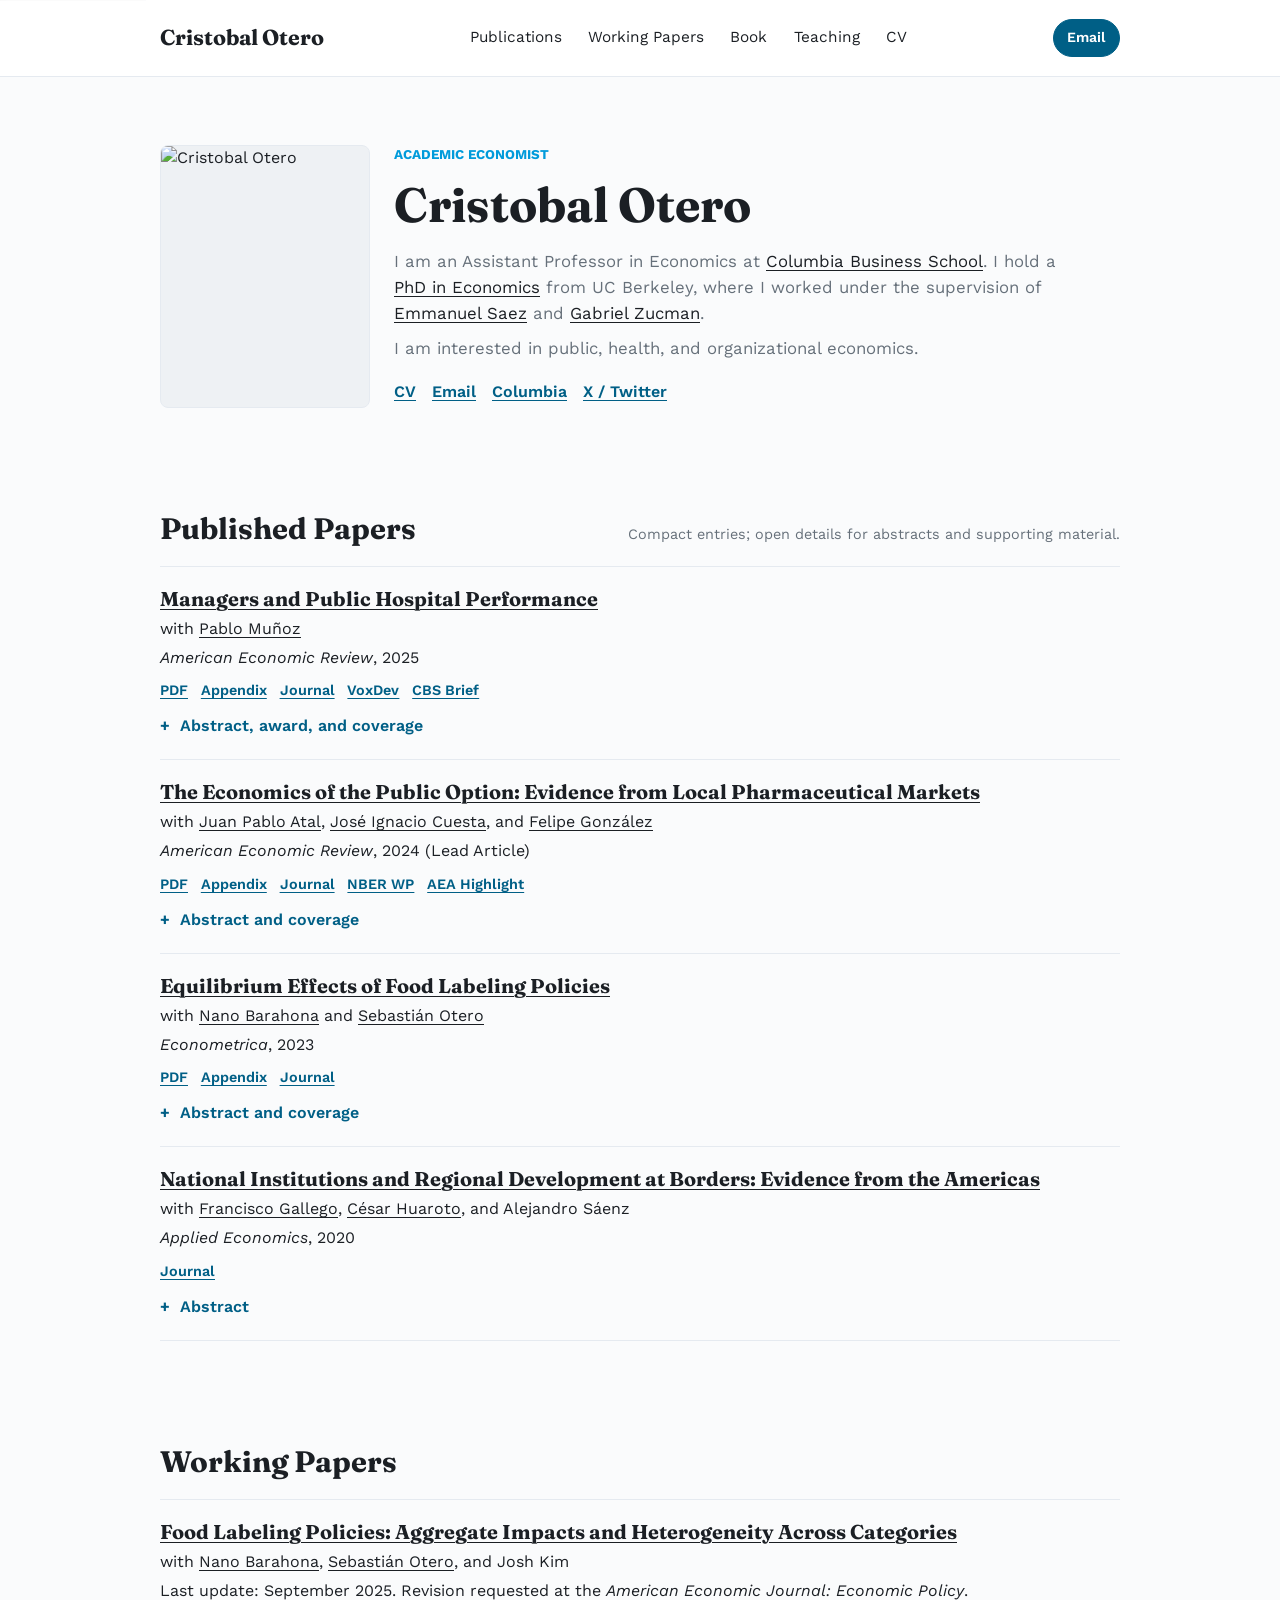
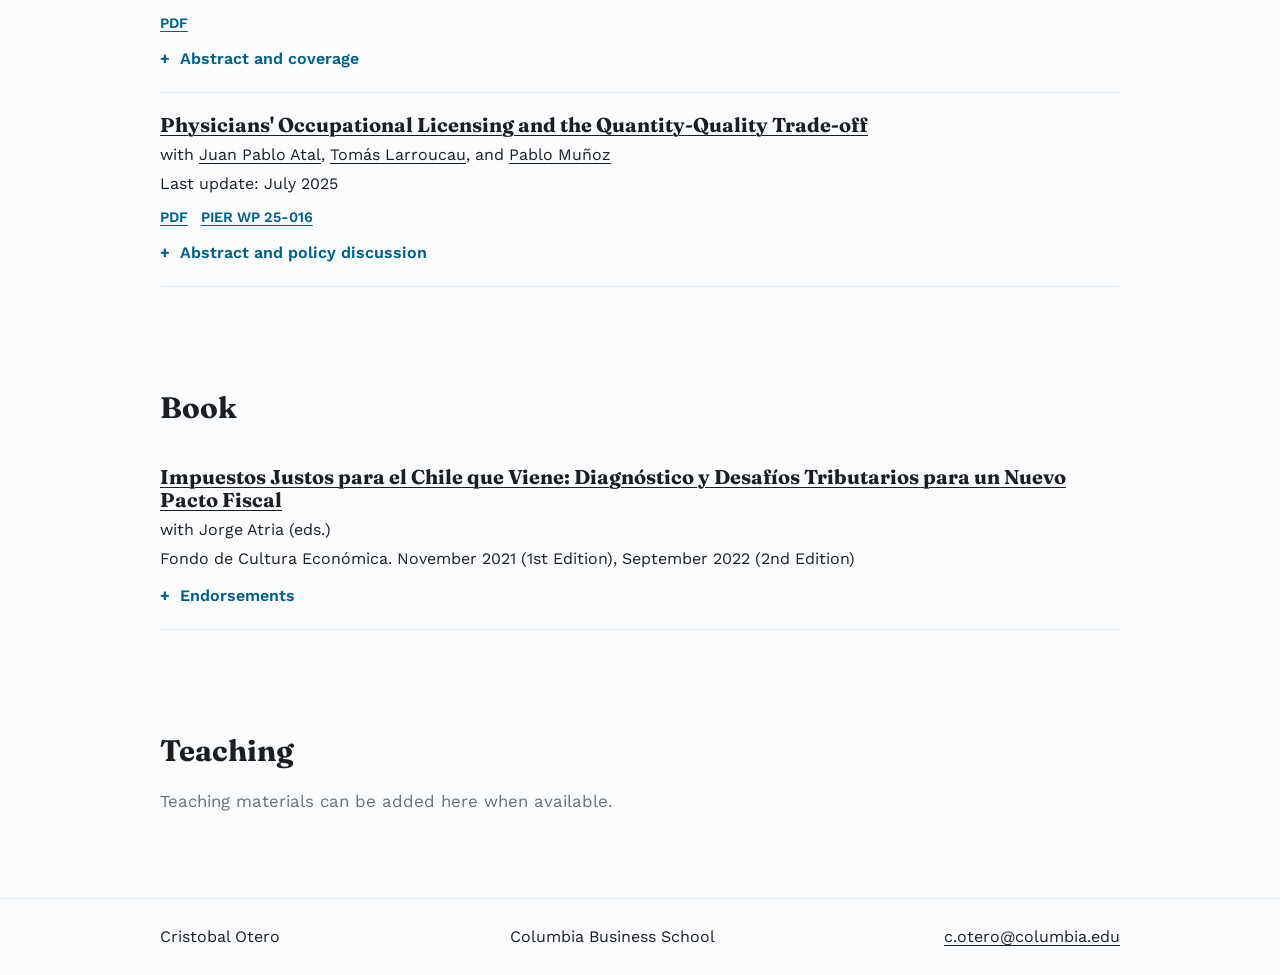
==== index.html @ c6c462f2 "Update academic website" ====
<!DOCTYPE html>
<html lang="en">
  <head>
    <meta charset="UTF-8" />
    <meta name="viewport" content="width=device-width, initial-scale=1.0" />
    <title>Cristobal Otero | Academic Economist</title>
    <meta
      name="description"
      content="Cristobal Otero, Assistant Professor in Economics at Columbia Business School."
    />
    <link rel="preconnect" href="https://fonts.googleapis.com" />
    <link rel="preconnect" href="https://fonts.gstatic.com" crossorigin />
    <link
      href="https://fonts.googleapis.com/css2?family=Fraunces:opsz,wght@9..144,500;9..144,700&family=Work+Sans:wght@400;500;600;700&display=swap"
      rel="stylesheet"
    />
    <link rel="stylesheet" href="styles.css" />
    <script defer src="script.js"></script>
  </head>
  <body class="page-home">
    <a class="skip-link" href="#main-content">Skip to content</a>

    <header class="site-header">
      <div class="container nav-wrap">
        <a class="brand" href="index.html">Cristobal Otero</a>
        <nav class="site-nav" aria-label="Main navigation">
          <a href="#publications">Publications</a>
          <a href="#working-papers">Working Papers</a>
          <a href="#book">Book</a>
          <a href="#teaching">Teaching</a>
          <a href="https://cristobalotero.github.io/files/cv_cristobalotero.pdf">CV</a>
        </nav>
        <a class="button button-sm" href="mailto:c.otero@columbia.edu">Email</a>
      </div>
    </header>

    <main id="main-content">
      <section class="intro section reveal" id="about">
        <div class="container intro-grid">
          <img
            class="portrait"
            src="https://lh3.googleusercontent.com/sitesv/APaQ0SR4p1fcpzF8KkgqgHR32_ftIFJQ4tH4htUjZyAk2eoxbvzNB2UcOgO-FpoVD1G3PTMHplo9yGqxv8E9hZvIGb8BqqP3MppYWtOklHkgwANy-e9faPruaxisP2VSNpwOFTagaLlMEZ944viV1-G3mNcEfKlxKZr6K3_3zUqYcHSZ4MocB3IL=w720"
            alt="Cristobal Otero"
          />
          <div>
            <p class="eyebrow">Academic Economist</p>
            <h1>Cristobal Otero</h1>
            <p class="lead">
              I am an Assistant Professor in Economics at
              <a href="https://business.columbia.edu/faculty/people/cristobal-otero-ruiz-tagle">Columbia Business School</a>.
              I hold a
              <a href="https://escholarship.org/uc/item/1dq013d6#main">PhD in Economics</a>
              from UC Berkeley, where I worked under the supervision of
              <a href="https://eml.berkeley.edu/~saez/">Emmanuel Saez</a> and
              <a href="https://gabriel-zucman.eu/">Gabriel Zucman</a>.
            </p>
            <p class="lead compact-lead">
              I am interested in public, health, and organizational economics.
            </p>
            <div class="profile-links" aria-label="Profile links">
              <a href="https://cristobalotero.github.io/files/cv_cristobalotero.pdf">CV</a>
              <a href="mailto:c.otero@columbia.edu">Email</a>
              <a href="https://business.columbia.edu/faculty/people/cristobal-otero-ruiz-tagle">Columbia</a>
              <a href="https://twitter.com/cristobalotero">X / Twitter</a>
            </div>
          </div>
        </div>
      </section>

      <section class="section reveal" id="publications">
        <div class="container">
          <div class="section-heading">
            <h2>Published Papers</h2>
            <p class="meta">Compact entries; open details for abstracts and supporting material.</p>
          </div>

          <div class="paper-list">
            <article class="paper-entry">
              <div class="paper-main">
                <h3><a href="https://www.aeaweb.org/articles?id=10.1257/aer.20240615">Managers and Public Hospital Performance</a></h3>
                <p>with <a href="https://sites.google.com/view/pablomh">Pablo Muñoz</a></p>
                <p><em>American Economic Review</em>, 2025</p>
                <div class="paper-links">
                  <a href="https://cristobalotero.github.io/files/hospital_managers.pdf">PDF</a>
                  <a href="https://www.aeaweb.org/content/file?id=23700">Appendix</a>
                  <a href="https://www.aeaweb.org/articles?id=10.1257/aer.20240615">Journal</a>
                  <a href="https://voxdev.org/topic/public-economics/can-better-managers-save-lives-lessons-chiles-civil-service-reform-public">VoxDev</a>
                  <a href="https://business.columbia.edu/insights/healthcare/management-reform-hospital-saves-lives">CBS Brief</a>
                </div>
              </div>
              <details class="paper-details">
                <summary>Abstract, award, and coverage</summary>
                <div class="details-body">
                  <p>
                    <strong>Abstract.</strong> We study whether the quality of managers can affect public service provision in the context of public health. Using novel data from public hospitals in Chile, we show how the introduction of a competitive recruitment system and better pay for public hospital CEOs reduced hospital mortality by 8%. The effect is not explained by a change in patient composition. We find that the policy changed the pool of CEOs by displacing doctors with no management training in favor of CEOs who had studied management. Productivity improvements were driven by hospitals that recruited higher quality CEOs.
                  </p>
                  <p><strong>Award.</strong> <a href="https://www.goek.wiwi.uni-due.de/en/research/conferences/conference-2024/">Winner of the 2024 Essen Health Conference Best Paper Award</a>.</p>
                  <p><strong>Working paper.</strong> <a href="https://www.econstor.eu/handle/10419/316363">CINCH WP 2025/02</a>.</p>
                  <p>
                    <strong>Featured.</strong>
                    <a href="https://digital.elmercurio.com/2023/03/05/C/GA47QFKU/light?gt=040001">El Mercurio</a>,
                    <a href="https://www.cnnchile.com/pais/estudio-alta-direccion-publica-mortalidad-hospitales_20230329/">CNN Chile</a>,
                    <a href="https://www.youtube.com/live/Aki-Yj5ppAw?si=m3i9FtTG_idIs2EM">Pivotes</a>,
                    <a href="https://nadaesgratis.es/marcos-vera/la-formacion-en-gestion-y-los-resultados-de-las-organizaciones-sanitarias">Nada es Gratis 1</a>,
                    <a href="https://www.noeseconomia.com/p/el-ceo-del-hospital">Esto No es Economía</a>.
                  </p>
                  <p>
                    <strong>Policy discussion.</strong>
                    <a href="https://nadaesgratis.es/admin/altos-cargos-de-la-administracion-publica-eleccion-discrecional-o-seleccion-competitiva">Nada es Gratis 2</a>,
                    <a href="https://politicaspublicas.uc.cl/evento/seminario-salud-publica-propuestas-de-mejoras-en-la-administracion-hospitalaria/">Centro UC Políticas Públicas</a>,
                    <a href="https://www.youtube.com/watch?v=bwYG7Nm7WeY">video</a>.
                  </p>
                </div>
              </details>
            </article>

            <article class="paper-entry">
              <div class="paper-main">
                <h3><a href="https://www.aeaweb.org/articles?id=10.1257/aer.20211547&&from=f">The Economics of the Public Option: Evidence from Local Pharmaceutical Markets</a></h3>
                <p>
                  with <a href="https://sites.google.com/site/juanpabloatal/">Juan Pablo Atal</a>,
                  <a href="https://sites.google.com/site/ignaciocuesta/">José Ignacio Cuesta</a>, and
                  <a href="https://fagonza4.github.io/">Felipe González</a>
                </p>
                <p><em>American Economic Review</em>, 2024 (Lead Article)</p>
                <div class="paper-links">
                  <a href="https://cristobalotero.github.io/files/fpop.pdf">PDF</a>
                  <a href="https://assets.aeaweb.org/asset-server/files/20220.pdf">Appendix</a>
                  <a href="https://www.aeaweb.org/articles?id=10.1257/aer.20211547&&from=f">Journal</a>
                  <a href="https://www.nber.org/papers/w30779">NBER WP</a>
                  <a href="https://www.aeaweb.org/research/public-option-pharmaceutical-markets">AEA Highlight</a>
                </div>
              </div>
              <details class="paper-details">
                <summary>Abstract and coverage</summary>
                <div class="details-body">
                  <p>
                    <strong>Abstract.</strong> We study the effects of competition by state-owned firms, leveraging the decentralized entry of public pharmacies to local markets in Chile. Public pharmacies sell the same drugs at a third of private pharmacy prices, because of stronger upstream bargaining and market power in the private sector, but are of lower quality. Public pharmacies induced market segmentation and price increases in the private sector, which benefited the switchers to the public option but harmed the stayers. The countrywide entry of public pharmacies would reduce yearly consumer drug expenditure by 1.5 percent.
                  </p>
                  <p><strong>Additional files.</strong> <a href="https://data.nber.org/data-appendix/w30779/acgo_public_pharmacies_appendix.pdf">NBER Appendix</a>.</p>
                  <p>
                    <strong>Featured.</strong>
                    <a href="https://www.pauta.cl/economia/farmacias-populares-medicamentos-laboratorios-municipalidades">Pauta</a>,
                    <a href="https://www.theclinic.cl/2021/04/28/economista-de-la-u-de-california-en-berkeley-explica-el-efecto-que-tuvieron-las-farmacias-populares-en-el-mercado/">The Clinic</a>,
                    <a href="https://sonarfm.cl/actualidad/como-funcionan-las-farmacias-populares-analisis-diego-pardow-29-04-2021">Sonar FM</a>,
                    <a href="https://www.lun.com/Pages/NewsDetail.aspx?dt=2021-05-10&PaginaId=26&BodyId=0">Las Ultimas Noticias</a>,
                    <a href="https://youtu.be/lbE2P5azojI?t=1961">Chilevision Noticias 1</a>,
                    <a href="https://www.litoralpress.cl/sitio/RadioTV_Detalles.cshtml?LPKey=FXXCQT4YFDO5SBGG6Z747WPNVMF35GY6YHZKQAR4YLOVRTICXIDA">Chilevision Noticias 2</a>,
                    <a href="https://www.cnnchile.com/lodijeronencnn/cristobal-otero-farmacias-populares-demuestran-pueden-bajar-precios-buena-politica-publica_20210512/">CNN Chile</a>,
                    <a href="https://open.spotify.com/episode/1dhbTIw8EePbkSUTG782Li?si=1duN9RQISba9ut4417TJdQ">LAPDE Podcast</a>,
                    <a href="https://pressreader.df.cl/article/281496460156728">Diario Financiero 1</a>,
                    <a href="https://www.youtube.com/watch?v=TsgCz63rz2k">Diario Financiero 2</a>.
                  </p>
                  <p>
                    <strong>Policy briefs.</strong>
                    <a href="https://centrocompetencia.com/irrupcion-de-farmacias-populares-en-chile-competencia/">Centro de Competencia UAI</a>,
                    <a href="https://nadaesgratis.es/admin/la-economia-de-la-opcion-publica-y-el-impacto-de-las-farmacias-populares-en-chile">Nada es Gratis</a>,
                    <a href="https://business.columbia.edu/research-brief/healthcare-chile-pharmacies-public-option">Columbia Business School</a>,
                    <a href="https://twitter.com/cristobalotero/status/1386526338190696455?s=20">Twitter thread</a>.
                  </p>
                </div>
              </details>
            </article>

            <article class="paper-entry">
              <div class="paper-main">
                <h3><a href="https://www.econometricsociety.org/publications/econometrica/browse/2023/05/01/Equilibrium-Effects-of-Food-Labeling-Policies">Equilibrium Effects of Food Labeling Policies</a></h3>
                <p>
                  with <a href="https://hbaraho.github.io/">Nano Barahona</a> and
                  <a href="https://sebotero.github.io/">Sebastián Otero</a>
                </p>
                <p><em>Econometrica</em>, 2023</p>
                <div class="paper-links">
                  <a href="https://cristobalotero.github.io/files/ECTA_labels.pdf">PDF</a>
                  <a href="https://cristobalotero.github.io/files/ECTA_labels_app.pdf">Appendix</a>
                  <a href="https://www.econometricsociety.org/publications/econometrica/browse/2023/05/01/Equilibrium-Effects-of-Food-Labeling-Policies">Journal</a>
                </div>
              </div>
              <details class="paper-details">
                <summary>Abstract and coverage</summary>
                <div class="details-body">
                  <p>
                    <strong>Abstract.</strong> We study a regulation in Chile that mandates warning labels on products whose sugar or caloric concentration exceeds certain thresholds. We show that consumers substitute from labeled to unlabeled products--a pattern mostly driven by products that consumers mistakenly believe to be healthy. On the supply side, we find substantial reformulation of products and bunching at the thresholds. We develop and estimate an equilibrium model of demand for food and firms' pricing and nutritional choices. We find that food labels increase consumer welfare by 1.8% of total expenditure, and that these effects are enhanced by firms' responses. We then use the model to study alternative policy designs. Under optimal policy thresholds, food labels and sugar taxes generate similar gains in consumer welfare, but food labels benefit the poor relatively more.
                  </p>
                  <p>
                    <strong>Featured.</strong>
                    <a href="https://www.elpais.com.uy/economia-y-mercado/efectos-etiquetado-alimentos.html">El Pais</a>,
                    <a href="https://www.pauta.cl/economia/ley-etiquetado-llevo-a-cambios-en-productos-con-azucar-y-calorias">Pauta</a>,
                    <a href="https://www.radiousach.cl/noticias/lo-mas-reciente/nano-barahona-la-gente-toma-decisiones-de-compra-hacia-productos-sin">Radio Usach</a>,
                    <a href="https://www.chvnoticias.cl/nacional/ley-etiquetados-estudio-positivo-analisis_20210507/">Chilevision</a>,
                    <a href="https://www.americaeconomia.com/negocios-industrias-multilatinas/la-peruana-de-consumo-masivo-alicorp-se-lanza-la-caza-de-startups">America Economia</a>,
                    <a href="https://www.latercera.com/pulso-pm/noticia/el-economista-chileno-que-hace-historia-en-eeuu/3AA2PKBJONA6JD2P6S3WEPIHZQ/">La Tercera</a>,
                    <a href="https://www.cnnchile.com/lodijeronencnn/nano-barahona-efectos-ley-etiquetados_20210520/">CNN Chile</a>,
                    <a href="https://www.bbc.co.uk/sounds/play/w3ct1nvf">BBC Sounds</a>,
                    <a href="https://diarioconvos.com/2021/10/10/nano-barahona-doctor-en-economia-de-stanford-la-ley-de-etiquetado-disminuyo-un-9-la-compra-de-calorias-en-chile/">DiarioConVos</a>,
                    <a href="https://www.cadena3.com/noticia/una-manana-para-todos/etiquetado-frontal-un-estudio-demuestra-su-impacto-positivo_308818">Cadena 3</a>,
                    <a href="https://www.youtube.com/watch?v=Eh9O7PaeuMc">Canal de la Ciudad</a>,
                    <a href="https://delsol.uy/notoquennada/informes/que-cambio-y-que-no-el-etiquetado-de-alimentos-en-chile">DelSol</a>,
                    <a href="https://www.infobae.com/salud/2021/08/14/los-sellos-de-advertencias-en-envases-mejoran-los-habitos-de-compra-de-alimentos-segun-estudios-regionales/">Infobae</a>,
                    <a href="https://noteconomics.substack.com/p/exceso-en-grasas-exceso-en-calorias">Esto No es Economia</a>,
                    <a href="https://www.youtube.com/live/zMoJ9WCAbcQ?feature=share">Pivotes</a>,
                    <a href="https://centrocompetencia.com/informacion-para-consumidor-y-competencia-como-se-relacionan/">Centro Competencia</a>,
                    <a href="https://www.lanacion.com.ar/sociedad/octogonos-negros-como-leer-el-etiquetado-frontal-de-los-productos-y-por-que-divide-a-expertos-en-nid10052023/">La Nacion</a>.
                  </p>
                  <p>
                    <strong>Policy and video.</strong>
                    <a href="https://www.ciperchile.cl/2021/05/24/ley-de-etiquetado-evaluando-sus-efectos-en-consumidores-y-empresas-de-alimentos/">Ciper Chile</a>,
                    <a href="https://nadaesgratis.es/admin/existen-politicas-efectivas-para-combatir-la-obesidad">Nada es Gratis</a>,
                    <a href="https://politicaspublicas.uc.cl/seminario/seminario-virtual-efectos-de-la-ley-de-etiquetado-a-5-anos-de-su-implementacion/">Centro UC Políticas Públicas</a>,
                    <a href="https://www.youtube.com/watch?v=HWHGwxJwvP4">econimate</a>,
                    <a href="https://twitter.com/NanoBarahona/status/1389732418743984129?s=20">Twitter thread</a>.
                  </p>
                </div>
              </details>
            </article>

            <article class="paper-entry">
              <div class="paper-main">
                <h3><a href="https://www.tandfonline.com/eprint/6CFBYRDD32JT6D5BBJD3/full?target=10.1080/00036846.2020.1804048">National Institutions and Regional Development at Borders: Evidence from the Americas</a></h3>
                <p>
                  with <a href="https://sites.google.com/view/franciscoagallego">Francisco Gallego</a>,
                  <a href="https://sites.google.com/view/huaroto-cesar/inicio">César Huaroto</a>, and Alejandro Sáenz
                </p>
                <p><em>Applied Economics</em>, 2020</p>
                <div class="paper-links">
                  <a href="https://www.tandfonline.com/eprint/6CFBYRDD32JT6D5BBJD3/full?target=10.1080/00036846.2020.1804048">Journal</a>
                </div>
              </div>
              <details class="paper-details">
                <summary>Abstract</summary>
                <div class="details-body">
                  <p>
                    <strong>Abstract.</strong> This paper explores how discontinuities created by national borders can influence development across the Americas. We exploit the discontinuous nature of borders jointly with exogenous variation at the national level to identify discontinuous effects on proxies for economic development at the regional and pixel levels. We separate the effects of national institutions from local historical conditions. Our analysis yields three main findings. First, we find important discontinuities in development across national borders for the Americas. Second, we also show that they are, for the most part, caused by institutional differences at the national level and not for differences at the regional level in geography, climate, endowments, and pre-colonization conditions. Third, we also present evidence that differences in national institutions affect human capital at the regional level.
                  </p>
                </div>
              </details>
            </article>
          </div>
        </div>
      </section>

      <section class="section reveal" id="working-papers">
        <div class="container">
          <div class="section-heading">
            <h2>Working Papers</h2>
          </div>

          <div class="paper-list">
            <article class="paper-entry">
              <div class="paper-main">
                <h3><a href="https://cristobalotero.github.io/files/foodlabels_policy.pdf">Food Labeling Policies: Aggregate Impacts and Heterogeneity Across Categories</a></h3>
                <p>
                  with <a href="https://hbaraho.github.io/">Nano Barahona</a>,
                  <a href="https://sebotero.github.io/">Sebastián Otero</a>, and Josh Kim
                </p>
                <p>Last update: September 2025. Revision requested at the <em>American Economic Journal: Economic Policy</em>.</p>
                <div class="paper-links">
                  <a href="https://cristobalotero.github.io/files/foodlabels_policy.pdf">PDF</a>
                </div>
              </div>
              <details class="paper-details">
                <summary>Abstract and coverage</summary>
                <div class="details-body">
                  <p>
                    <strong>Abstract.</strong> We study the aggregate and heterogeneous effects of a front-of-package labeling policy implemented in Chile. We find that consumers reduced their sugar and caloric intake by 9% and 6%, respectively. On the demand side, labels prompt consumers to substitute within categories rather than switching between categories. Within-category responses are more pronounced when labels provide new information. On the supply side, we observe bunching at regulatory thresholds, with substantial heterogeneity across categories, consistent with differing costs of product reformulation. We conclude that considering policy-response heterogeneity is key for effective policy design.
                  </p>
                  <p>
                    <strong>Featured.</strong>
                    <a href="https://digital.elmercurio.com/2023/02/26/C/2A47QAOS/light?gt=040001">El Mercurio</a>,
                    <a href="https://www.cooperativa.cl/noticias/pais/consumidores/ley-de-etiquetado-de-alimentos-compra-de-azucares-bajo-en-un-9-y-de/2023-02-26/114123.html">Radio Cooperativa</a>,
                    <a href="https://matrix.berkeley.edu/research-article/do-food-labels-work-a-visual-interview-with-nano-barahona/">Social Science Matrix</a>.
                  </p>
                  <p>
                    <strong>Policy briefs.</strong>
                    <a href="https://www.econ.berkeley.edu/content/design-food-labeling-policies">Berkeley Econ</a>,
                    <a href="https://centrocompetencia.com/efectos-ley-etiquetados-demanda-oferta-productos/">Centro Competencia CeCo</a>.
                  </p>
                </div>
              </details>
            </article>

            <article class="paper-entry">
              <div class="paper-main">
                <h3><a href="https://cristobalotero.github.io/files/physicians.pdf">Physicians' Occupational Licensing and the Quantity-Quality Trade-off</a></h3>
                <p>
                  with <a href="https://sites.google.com/site/juanpabloatal/">Juan Pablo Atal</a>,
                  <a href="https://tlarroucau.github.io/">Tomás Larroucau</a>, and
                  <a href="https://sites.google.com/view/pablomh">Pablo Muñoz</a>
                </p>
                <p>Last update: July 2025</p>
                <div class="paper-links">
                  <a href="https://cristobalotero.github.io/files/physicians.pdf">PDF</a>
                  <a href="https://economics.sas.upenn.edu/pier/working-paper/2025/physicians-occupational-licensing-and-quantity-quality-trade">PIER WP 25-016</a>
                </div>
              </div>
              <details class="paper-details">
                <summary>Abstract and policy discussion</summary>
                <div class="details-body">
                  <p>
                    <strong>Abstract.</strong> Occupational licensing is a widespread quality regulation that increases the quality of labor but reduces its quantity. We provide a framework to empirically quantify this trade-off and apply it to physician licensing, where both quality and access to care are critical concerns. Using quasi-exogenous variation driven mostly by a recent and unprecedented migration of physicians to Chile, we show that more physicians improve access and patient outcomes in tertiary care, including mortality. We also find that lower quality--as measured by physician performance on the licensing exam--worsens patient outcomes. Building on these findings, we evaluate the implications of locally changing the stringency of the current licensing policy.
                  </p>
                  <p>
                    <strong>Policy discussion.</strong>
                    <a href="https://politicaspublicas.uc.cl/evento/mas-o-mejores-el-desafio-de-la-acreditacion-de-medicos-en-chile/">Centro UC Políticas Públicas</a>.
                  </p>
                </div>
              </details>
            </article>
          </div>
        </div>
      </section>

      <section class="section reveal" id="book">
        <div class="container">
          <div class="section-heading">
            <h2>Book</h2>
          </div>
          <article class="paper-entry">
            <div class="paper-main">
              <h3>
                <a href="https://fondodeculturaeconomica.cl/products/impuestos-justos-para-el-chile-que-viene">
                  Impuestos Justos para el Chile que Viene: Diagnóstico y Desafíos Tributarios para un Nuevo Pacto Fiscal
                </a>
              </h3>
              <p>with Jorge Atria (eds.)</p>
              <p>Fondo de Cultura Económica. November 2021 (1st Edition), September 2022 (2nd Edition)</p>
            </div>
            <details class="paper-details">
              <summary>Endorsements</summary>
              <div class="details-body">
                <p>
                  <strong>Thomas Piketty.</strong> This is a fascinating book on inequality and taxation in Chile. This collective volume brings the best experts and a refreshing perspective on this central issue. Chile is one of the most unequal countries in the world, partly due to its unfair tax system and the legacy of the Pinochet regime. At a time when the country is rethinking its basic law and social contract, this is a very timely book and a must-read for all citizens of the world.
                </p>
                <p>
                  <strong>Gabriel Zucman.</strong> Taxation is one of the most important political -- and even philosophical -- issues we face as citizens. This groundbreaking book is a treasure trove of information on taxation and inequality in Chile, a rigorous analysis of the changes in taxation that have taken place over the last century, and a vital contribution to the public debate that will resonate for many years in Chile and in Latin America.
                </p>
              </div>
            </details>
          </article>
        </div>
      </section>

      <section class="section reveal" id="teaching">
        <div class="container">
          <div class="section-heading">
            <h2>Teaching</h2>
          </div>
          <p class="lead section-note">
            Teaching materials can be added here when available.
          </p>
        </div>
      </section>
    </main>

    <footer class="site-footer">
      <div class="container footer-grid">
        <p>Cristobal Otero</p>
        <p>Columbia Business School</p>
        <a href="mailto:c.otero@columbia.edu">c.otero@columbia.edu</a>
      </div>
    </footer>
  </body>
</html>
---- styles.css ----
:root {
  --bg: #fafbfc;
  --bg-soft: #eef1f4;
  --surface: #ffffff;
  --surface-strong: #fff;
  --ink: #1b1f24;
  --ink-muted: #66707a;
  --line: #e5eaf0;
  --accent: #005f86;
  --accent-soft: #e6f3fa;
  --brand: #009bdb;
  --radius: 12px;
  --shadow: 0 6px 18px rgba(24, 35, 46, 0.06);
}

* {
  box-sizing: border-box;
}

html,
body {
  margin: 0;
  padding: 0;
}

body {
  background: var(--bg);
  color: var(--ink);
  font-family: "Work Sans", "Trebuchet MS", sans-serif;
  line-height: 1.55;
  min-height: 100vh;
  position: relative;
}

h1,
h2,
h3 {
  font-family: "Fraunces", Georgia, serif;
  line-height: 1.15;
  margin: 0;
}

h1 {
  font-size: 3rem;
  margin-top: 0.25rem;
}

h2 {
  font-size: 1.85rem;
}

a {
  color: var(--ink);
  text-decoration-thickness: 1px;
  text-underline-offset: 3px;
}

p {
  margin: 0;
}

ul {
  margin: 0;
  padding-left: 1.1rem;
}

.container {
  margin: 0 auto;
  max-width: 1000px;
  padding: 0 1.25rem;
}

.page-glow {
  display: none;
}

.skip-link {
  background: var(--ink);
  color: #fff;
  left: 0;
  padding: 0.5rem 0.75rem;
  position: absolute;
  top: -40px;
}

.skip-link:focus {
  top: 0;
}

.site-header {
  backdrop-filter: blur(8px);
  background: rgba(255, 255, 255, 0.97);
  border-bottom: 1px solid var(--line);
  position: sticky;
  top: 0;
  z-index: 10;
}

.nav-wrap {
  align-items: center;
  display: flex;
  gap: 1rem;
  justify-content: space-between;
  min-height: 76px;
}

.brand {
  font-family: "Fraunces", Georgia, serif;
  font-size: 1.35rem;
  font-weight: 700;
  text-decoration: none;
  white-space: nowrap;
}

.site-nav {
  display: flex;
  flex-wrap: wrap;
  gap: 0.25rem;
  justify-content: center;
}

.site-nav a {
  border-radius: 999px;
  font-size: 0.96rem;
  padding: 0.35rem 0.7rem;
  text-decoration: none;
}

.site-nav a.active,
.site-nav a:hover,
.site-nav a:focus-visible {
  background: var(--accent-soft);
  outline: none;
}

.section {
  padding: 3.25rem 0;
}

.hero,
.intro {
  padding-top: 4.25rem;
}

.hero-grid,
.intro-grid {
  align-items: start;
  display: grid;
  gap: 1.5rem;
  grid-template-columns: 1.3fr 0.9fr;
}

.intro-grid {
  grid-template-columns: 210px minmax(0, 1fr);
}

.portrait {
  aspect-ratio: 4 / 5;
  background: var(--bg-soft);
  border: 1px solid var(--line);
  border-radius: 8px;
  display: block;
  object-fit: cover;
  width: 100%;
}

.eyebrow {
  color: var(--brand);
  font-size: 0.84rem;
  font-weight: 700;
  letter-spacing: 0;
  margin-bottom: 0.7rem;
  text-transform: uppercase;
}

.lead {
  color: var(--ink-muted);
  font-size: 1.05rem;
  margin-top: 1rem;
  max-width: 68ch;
}

.compact-lead {
  margin-top: 0.55rem;
}

.profile-links {
  display: flex;
  flex-wrap: wrap;
  gap: 0.55rem 1rem;
  margin-top: 1.2rem;
}

.profile-links a {
  color: var(--accent);
  font-weight: 600;
}

.hero-card,
.panel,
.paper-card,
.paper-item {
  background: var(--surface-strong);
  border: 1px solid var(--line);
  border-radius: var(--radius);
}

.hero-card {
  box-shadow: var(--shadow);
  padding: 1.2rem;
}

.panel {
  box-shadow: var(--shadow);
  padding: 1.2rem;
}

.hero-card ul {
  margin-top: 0.8rem;
}

.hero-card li + li {
  margin-top: 0.45rem;
}

.button-row {
  display: flex;
  flex-wrap: wrap;
  gap: 0.8rem;
  margin-top: 1.35rem;
}

.button {
  background: var(--accent);
  border: 1px solid var(--accent);
  border-radius: 999px;
  color: #fff;
  display: inline-flex;
  font-weight: 600;
  padding: 0.62rem 1rem;
  text-decoration: none;
  transition: transform 160ms ease, box-shadow 160ms ease;
}

.button:hover,
.button:focus-visible {
  box-shadow: 0 8px 16px rgba(0, 95, 134, 0.22);
  transform: translateY(-1px);
}

.button-sm {
  font-size: 0.88rem;
  padding: 0.45rem 0.85rem;
  white-space: nowrap;
}

.button-ghost {
  background: transparent;
  color: var(--ink);
  border-color: var(--line);
}

.section-heading {
  align-items: baseline;
  display: flex;
  gap: 1rem;
  justify-content: space-between;
  margin-bottom: 1.25rem;
}

.card-grid {
  display: grid;
  gap: 1.1rem;
  grid-template-columns: repeat(2, minmax(0, 1fr));
}

.paper-card,
.paper-item {
  background: #fff;
  box-shadow: none;
  padding: 1.1rem 1.2rem;
}

.paper-card h3,
.paper-item h3 {
  margin: 0.45rem 0 0.55rem;
}

.paper-item h3 a {
  text-decoration-color: var(--accent-soft);
}

.meta {
  color: var(--ink-muted);
  font-size: 0.9rem;
}

.paper-links {
  align-items: center;
  color: var(--ink-muted);
  display: flex;
  flex-wrap: wrap;
  font-size: 0.9rem;
  gap: 0.45rem 0.8rem;
  margin-top: 0.55rem;
}

.paper-links a {
  color: var(--accent);
  font-weight: 600;
}

.paper-list {
  border-top: 1px solid var(--line);
}

.paper-entry {
  background: transparent;
  border: 0;
  border-bottom: 1px solid var(--line);
  border-radius: 0;
  padding: 1.25rem 0;
}

.paper-main h3 {
  font-family: "Fraunces", Georgia, serif;
  font-size: 1.25rem;
  margin-bottom: 0.45rem;
}

.paper-main p + p {
  margin-top: 0.25rem;
}

.paper-details {
  margin-top: 0.8rem;
}

.paper-details summary {
  color: var(--accent);
  cursor: pointer;
  display: inline-flex;
  font-weight: 600;
  list-style: none;
}

.paper-details summary::-webkit-details-marker {
  display: none;
}

.paper-details summary::before {
  content: "+";
  display: inline-block;
  font-weight: 700;
  margin-right: 0.45rem;
  width: 0.8rem;
}

.paper-details[open] summary::before {
  content: "-";
}

.details-body {
  background: #fff;
  border-left: 2px solid var(--accent-soft);
  color: var(--ink-muted);
  margin-top: 0.8rem;
  padding: 0.15rem 0 0.15rem 1rem;
}

.details-body p + p {
  margin-top: 0.8rem;
}

.details-body a {
  color: var(--accent);
  font-weight: 600;
}

.section-note {
  margin-top: 0;
}

.link-row {
  display: flex;
  flex-wrap: wrap;
  gap: 0.85rem;
  margin-top: 0.75rem;
}

.link-row a,
.text-link {
  color: var(--accent);
  font-weight: 600;
}

.split-grid {
  display: grid;
  gap: 1.2rem;
  grid-template-columns: repeat(2, minmax(0, 1fr));
}

.timeline {
  list-style: none;
  margin-top: 0.8rem;
  padding-left: 0;
}

.timeline li {
  border-left: 2px solid var(--accent-soft);
  margin-bottom: 0.85rem;
  padding-left: 0.75rem;
}

.timeline span {
  color: var(--ink-muted);
  font-size: 0.85rem;
  font-weight: 600;
}

.filter-row {
  display: flex;
  flex-wrap: wrap;
  gap: 0.6rem;
  margin: 1.5rem 0 1rem;
}

.filter-row a {
  background: var(--surface-strong);
  border: 1px solid var(--line);
  border-radius: 999px;
  padding: 0.32rem 0.65rem;
  text-decoration: none;
}

.filter-row a:hover,
.filter-row a:focus-visible {
  border-color: var(--accent);
  color: var(--accent);
  outline: none;
}

.research-block {
  margin-top: 1.9rem;
}

.research-block h2 {
  margin-bottom: 0.75rem;
}

.research-block .paper-item + .paper-item {
  margin-top: 1rem;
}

.stack-list {
  padding-left: 1.1rem;
}

.stack-list li + li {
  margin-top: 0.55rem;
}

.stack-list a {
  text-decoration-color: var(--accent-soft);
}

.quote-card {
  background: #f9fbfd;
  border-left: 3px solid var(--accent-soft);
  border-radius: 8px;
  margin-top: 0.8rem;
  padding: 0.7rem 0.85rem;
}

.compact-item p {
  margin-top: 0.3rem;
}

.site-footer {
  border-top: 1px solid var(--line);
  margin-top: 2rem;
  padding: 1.6rem 0;
}

.footer-grid {
  display: flex;
  flex-wrap: wrap;
  gap: 0.8rem 1.2rem;
  justify-content: space-between;
}

.reveal {
  opacity: 0;
  transform: translateY(14px);
}

.reveal.in {
  animation: riseIn 550ms ease-out forwards;
}

@keyframes riseIn {
  to {
    opacity: 1;
    transform: translateY(0);
  }
}

@media (max-width: 980px) {
  .nav-wrap {
    align-items: flex-start;
    flex-direction: column;
    padding: 0.8rem 1.25rem;
  }

  .button-sm {
    align-self: flex-start;
  }

  .hero-grid,
  .intro-grid,
  .split-grid,
  .card-grid {
    grid-template-columns: 1fr;
  }

  h1 {
    font-size: 2.35rem;
  }

  h2 {
    font-size: 1.55rem;
  }

  .hero {
    padding-top: 3.5rem;
  }

  .portrait {
    max-width: 180px;
  }
}

@media (prefers-reduced-motion: reduce) {
  .reveal {
    opacity: 1;
    transform: none;
  }

  .reveal.in {
    animation: none;
  }

  .button {
    transition: none;
  }
}
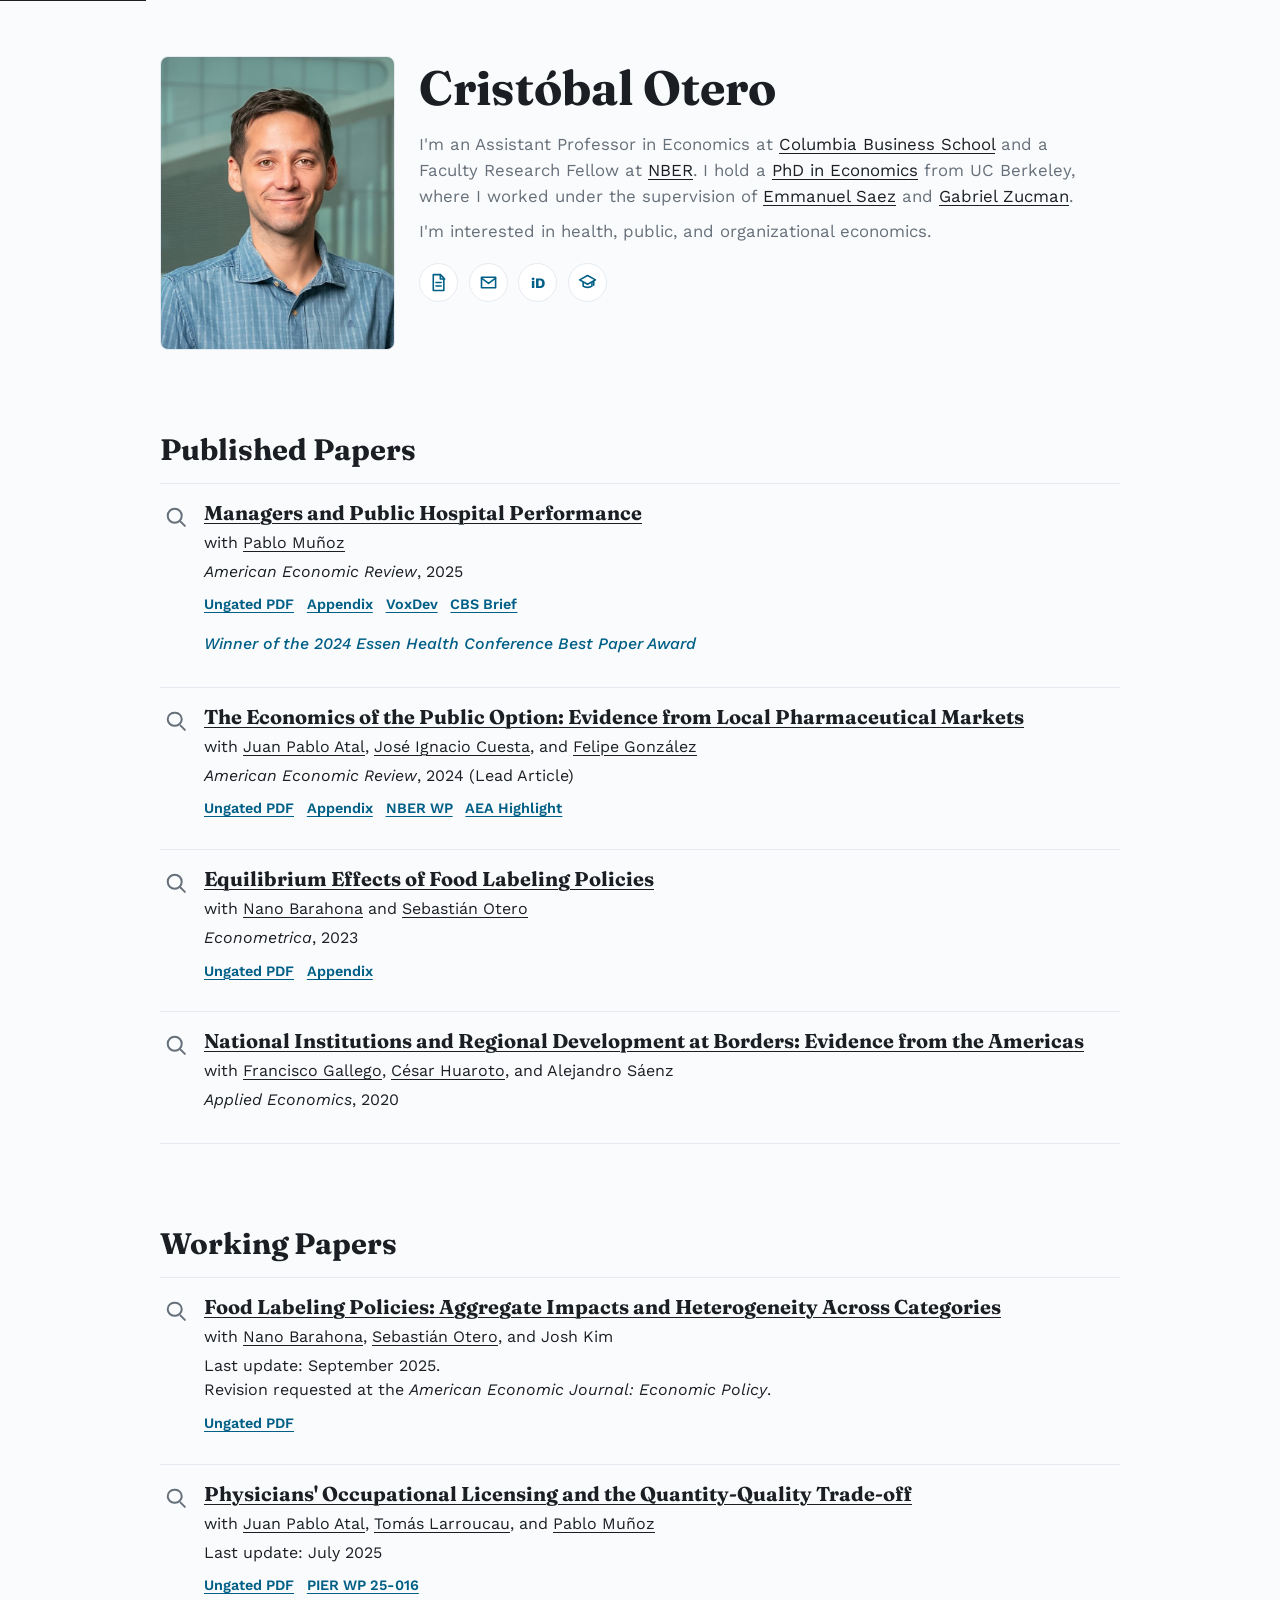
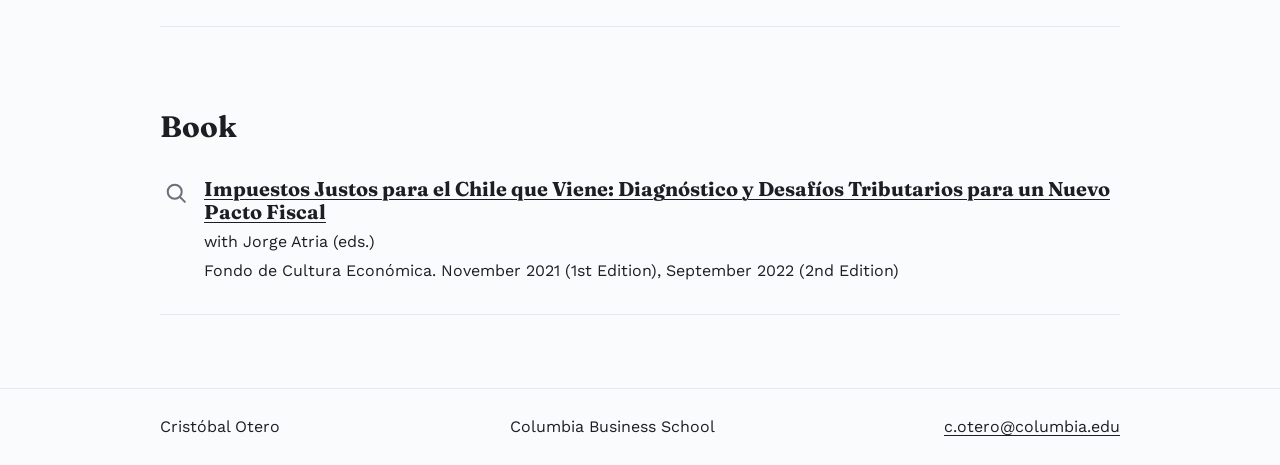
==== commit 00bd180c: "Finalize website launch updates" ====
--- a/index.html
+++ b/index.html
@@ -3,10 +3,10 @@
   <head>
     <meta charset="UTF-8" />
     <meta name="viewport" content="width=device-width, initial-scale=1.0" />
-    <title>Cristobal Otero | Academic Economist</title>
+    <title>Cristóbal Otero | Academic Economist</title>
     <meta
       name="description"
-      content="Cristobal Otero, Assistant Professor in Economics at Columbia Business School."
+      content="Cristóbal Otero, Assistant Professor in Economics at Columbia Business School."
     />
     <link rel="preconnect" href="https://fonts.googleapis.com" />
     <link rel="preconnect" href="https://fonts.gstatic.com" crossorigin />
@@ -14,40 +14,28 @@
       href="https://fonts.googleapis.com/css2?family=Fraunces:opsz,wght@9..144,500;9..144,700&family=Work+Sans:wght@400;500;600;700&display=swap"
       rel="stylesheet"
     />
+    <script>document.documentElement.classList.add("js");</script>
     <link rel="stylesheet" href="styles.css" />
     <script defer src="script.js"></script>
   </head>
   <body class="page-home">
     <a class="skip-link" href="#main-content">Skip to content</a>
 
-    <header class="site-header">
-      <div class="container nav-wrap">
-        <a class="brand" href="index.html">Cristobal Otero</a>
-        <nav class="site-nav" aria-label="Main navigation">
-          <a href="#publications">Publications</a>
-          <a href="#working-papers">Working Papers</a>
-          <a href="#book">Book</a>
-          <a href="#teaching">Teaching</a>
-          <a href="https://cristobalotero.github.io/files/cv_cristobalotero.pdf">CV</a>
-        </nav>
-        <a class="button button-sm" href="mailto:c.otero@columbia.edu">Email</a>
-      </div>
-    </header>
-
     <main id="main-content">
       <section class="intro section reveal" id="about">
         <div class="container intro-grid">
           <img
             class="portrait"
-            src="https://lh3.googleusercontent.com/sitesv/APaQ0SR4p1fcpzF8KkgqgHR32_ftIFJQ4tH4htUjZyAk2eoxbvzNB2UcOgO-FpoVD1G3PTMHplo9yGqxv8E9hZvIGb8BqqP3MppYWtOklHkgwANy-e9faPruaxisP2VSNpwOFTagaLlMEZ944viV1-G3mNcEfKlxKZr6K3_3zUqYcHSZ4MocB3IL=w720"
-            alt="Cristobal Otero"
+            src="assets/portrait.jpg"
+            alt="Cristóbal Otero"
           />
           <div>
-            <p class="eyebrow">Academic Economist</p>
-            <h1>Cristobal Otero</h1>
+            <h1>Cristóbal Otero</h1>
             <p class="lead">
-              I am an Assistant Professor in Economics at
-              <a href="https://business.columbia.edu/faculty/people/cristobal-otero-ruiz-tagle">Columbia Business School</a>.
+              I'm an Assistant Professor in Economics at
+              <a href="https://business.columbia.edu/faculty/people/cristobal-otero-ruiz-tagle">Columbia Business School</a>
+              and a Faculty Research Fellow at
+              <a href="https://www.nber.org/people/cristobal_otero">NBER</a>.
               I hold a
               <a href="https://escholarship.org/uc/item/1dq013d6#main">PhD in Economics</a>
               from UC Berkeley, where I worked under the supervision of
@@ -55,13 +43,33 @@
               <a href="https://gabriel-zucman.eu/">Gabriel Zucman</a>.
             </p>
             <p class="lead compact-lead">
-              I am interested in public, health, and organizational economics.
+              I'm interested in health, public, and organizational economics.
             </p>
             <div class="profile-links" aria-label="Profile links">
-              <a href="https://cristobalotero.github.io/files/cv_cristobalotero.pdf">CV</a>
-              <a href="mailto:c.otero@columbia.edu">Email</a>
-              <a href="https://business.columbia.edu/faculty/people/cristobal-otero-ruiz-tagle">Columbia</a>
-              <a href="https://twitter.com/cristobalotero">X / Twitter</a>
+              <a href="https://cristobalotero.github.io/files/cv_cristobalotero.pdf" aria-label="CV" title="CV">
+                <svg aria-hidden="true" viewBox="0 0 24 24">
+                  <path d="M6 3h8l4 4v14H6z"></path>
+                  <path d="M14 3v5h5"></path>
+                  <path d="M9 12h6"></path>
+                  <path d="M9 16h6"></path>
+                </svg>
+              </a>
+              <a href="mailto:c.otero@columbia.edu" aria-label="Email" title="Email">
+                <svg aria-hidden="true" viewBox="0 0 24 24">
+                  <path d="M4 6h16v12H4z"></path>
+                  <path d="m4 7 8 6 8-6"></path>
+                </svg>
+              </a>
+              <a href="https://orcid.org/0000-0002-3165-5785" aria-label="ORCID" title="ORCID">
+                <span class="orcid-mark" aria-hidden="true">iD</span>
+              </a>
+              <a href="https://scholar.google.com/citations?user=jLrjt3YAAAAJ&amp;hl=en" aria-label="Google Scholar" title="Google Scholar">
+                <svg aria-hidden="true" viewBox="0 0 24 24">
+                  <path d="M3 9l9-5 9 5-9 5z"></path>
+                  <path d="M7 12v4c2.5 2 7.5 2 10 0v-4"></path>
+                  <path d="M19 10v5"></path>
+                </svg>
+              </a>
             </div>
           </div>
         </div>
@@ -71,7 +79,6 @@
         <div class="container">
           <div class="section-heading">
             <h2>Published Papers</h2>
-            <p class="meta">Compact entries; open details for abstracts and supporting material.</p>
           </div>
 
           <div class="paper-list">
@@ -81,23 +88,24 @@
                 <p>with <a href="https://sites.google.com/view/pablomh">Pablo Muñoz</a></p>
                 <p><em>American Economic Review</em>, 2025</p>
                 <div class="paper-links">
-                  <a href="https://cristobalotero.github.io/files/hospital_managers.pdf">PDF</a>
+                  <a href="https://cristobalotero.github.io/files/hospital_managers.pdf">Ungated PDF</a>
                   <a href="https://www.aeaweb.org/content/file?id=23700">Appendix</a>
-                  <a href="https://www.aeaweb.org/articles?id=10.1257/aer.20240615">Journal</a>
                   <a href="https://voxdev.org/topic/public-economics/can-better-managers-save-lives-lessons-chiles-civil-service-reform-public">VoxDev</a>
                   <a href="https://business.columbia.edu/insights/healthcare/management-reform-hospital-saves-lives">CBS Brief</a>
                 </div>
-              </div>
-              <details class="paper-details">
-                <summary>Abstract, award, and coverage</summary>
+                <p class="paper-award">
+                  <a href="https://www.goek.wiwi.uni-due.de/en/research/conferences/conference-2024/">Winner of the 2024 Essen Health Conference Best Paper Award</a>
+                </p>
+              </div>
+              <details class="paper-details">
+                <summary><span class="summary-label">Details for Managers and Public Hospital Performance</span></summary>
                 <div class="details-body">
                   <p>
                     <strong>Abstract.</strong> We study whether the quality of managers can affect public service provision in the context of public health. Using novel data from public hospitals in Chile, we show how the introduction of a competitive recruitment system and better pay for public hospital CEOs reduced hospital mortality by 8%. The effect is not explained by a change in patient composition. We find that the policy changed the pool of CEOs by displacing doctors with no management training in favor of CEOs who had studied management. Productivity improvements were driven by hospitals that recruited higher quality CEOs.
                   </p>
-                  <p><strong>Award.</strong> <a href="https://www.goek.wiwi.uni-due.de/en/research/conferences/conference-2024/">Winner of the 2024 Essen Health Conference Best Paper Award</a>.</p>
                   <p><strong>Working paper.</strong> <a href="https://www.econstor.eu/handle/10419/316363">CINCH WP 2025/02</a>.</p>
                   <p>
-                    <strong>Featured.</strong>
+                    <strong>Media.</strong>
                     <a href="https://digital.elmercurio.com/2023/03/05/C/GA47QFKU/light?gt=040001">El Mercurio</a>,
                     <a href="https://www.cnnchile.com/pais/estudio-alta-direccion-publica-mortalidad-hospitales_20230329/">CNN Chile</a>,
                     <a href="https://www.youtube.com/live/Aki-Yj5ppAw?si=m3i9FtTG_idIs2EM">Pivotes</a>,
@@ -105,7 +113,7 @@
                     <a href="https://www.noeseconomia.com/p/el-ceo-del-hospital">Esto No es Economía</a>.
                   </p>
                   <p>
-                    <strong>Policy discussion.</strong>
+                    <strong>Policy.</strong>
                     <a href="https://nadaesgratis.es/admin/altos-cargos-de-la-administracion-publica-eleccion-discrecional-o-seleccion-competitiva">Nada es Gratis 2</a>,
                     <a href="https://politicaspublicas.uc.cl/evento/seminario-salud-publica-propuestas-de-mejoras-en-la-administracion-hospitalaria/">Centro UC Políticas Públicas</a>,
                     <a href="https://www.youtube.com/watch?v=bwYG7Nm7WeY">video</a>.
@@ -116,7 +124,7 @@
 
             <article class="paper-entry">
               <div class="paper-main">
-                <h3><a href="https://www.aeaweb.org/articles?id=10.1257/aer.20211547&&from=f">The Economics of the Public Option: Evidence from Local Pharmaceutical Markets</a></h3>
+                <h3><a href="https://www.aeaweb.org/articles?id=10.1257/aer.20211547">The Economics of the Public Option: Evidence from Local Pharmaceutical Markets</a></h3>
                 <p>
                   with <a href="https://sites.google.com/site/juanpabloatal/">Juan Pablo Atal</a>,
                   <a href="https://sites.google.com/site/ignaciocuesta/">José Ignacio Cuesta</a>, and
@@ -124,22 +132,21 @@
                 </p>
                 <p><em>American Economic Review</em>, 2024 (Lead Article)</p>
                 <div class="paper-links">
-                  <a href="https://cristobalotero.github.io/files/fpop.pdf">PDF</a>
+                  <a href="https://cristobalotero.github.io/files/fpop.pdf">Ungated PDF</a>
                   <a href="https://assets.aeaweb.org/asset-server/files/20220.pdf">Appendix</a>
-                  <a href="https://www.aeaweb.org/articles?id=10.1257/aer.20211547&&from=f">Journal</a>
                   <a href="https://www.nber.org/papers/w30779">NBER WP</a>
                   <a href="https://www.aeaweb.org/research/public-option-pharmaceutical-markets">AEA Highlight</a>
                 </div>
               </div>
               <details class="paper-details">
-                <summary>Abstract and coverage</summary>
+                <summary><span class="summary-label">Details for The Economics of the Public Option</span></summary>
                 <div class="details-body">
                   <p>
                     <strong>Abstract.</strong> We study the effects of competition by state-owned firms, leveraging the decentralized entry of public pharmacies to local markets in Chile. Public pharmacies sell the same drugs at a third of private pharmacy prices, because of stronger upstream bargaining and market power in the private sector, but are of lower quality. Public pharmacies induced market segmentation and price increases in the private sector, which benefited the switchers to the public option but harmed the stayers. The countrywide entry of public pharmacies would reduce yearly consumer drug expenditure by 1.5 percent.
                   </p>
-                  <p><strong>Additional files.</strong> <a href="https://data.nber.org/data-appendix/w30779/acgo_public_pharmacies_appendix.pdf">NBER Appendix</a>.</p>
-                  <p>
-                    <strong>Featured.</strong>
+                  <p><strong>Appendix.</strong> <a href="https://data.nber.org/data-appendix/w30779/acgo_public_pharmacies_appendix.pdf">NBER Appendix</a>.</p>
+                  <p>
+                    <strong>Media.</strong>
                     <a href="https://www.pauta.cl/economia/farmacias-populares-medicamentos-laboratorios-municipalidades">Pauta</a>,
                     <a href="https://www.theclinic.cl/2021/04/28/economista-de-la-u-de-california-en-berkeley-explica-el-efecto-que-tuvieron-las-farmacias-populares-en-el-mercado/">The Clinic</a>,
                     <a href="https://sonarfm.cl/actualidad/como-funcionan-las-farmacias-populares-analisis-diego-pardow-29-04-2021">Sonar FM</a>,
@@ -152,7 +159,7 @@
                     <a href="https://www.youtube.com/watch?v=TsgCz63rz2k">Diario Financiero 2</a>.
                   </p>
                   <p>
-                    <strong>Policy briefs.</strong>
+                    <strong>Policy.</strong>
                     <a href="https://centrocompetencia.com/irrupcion-de-farmacias-populares-en-chile-competencia/">Centro de Competencia UAI</a>,
                     <a href="https://nadaesgratis.es/admin/la-economia-de-la-opcion-publica-y-el-impacto-de-las-farmacias-populares-en-chile">Nada es Gratis</a>,
                     <a href="https://business.columbia.edu/research-brief/healthcare-chile-pharmacies-public-option">Columbia Business School</a>,
@@ -171,24 +178,23 @@
                 </p>
                 <p><em>Econometrica</em>, 2023</p>
                 <div class="paper-links">
-                  <a href="https://cristobalotero.github.io/files/ECTA_labels.pdf">PDF</a>
+                  <a href="https://cristobalotero.github.io/files/ECTA_labels.pdf">Ungated PDF</a>
                   <a href="https://cristobalotero.github.io/files/ECTA_labels_app.pdf">Appendix</a>
-                  <a href="https://www.econometricsociety.org/publications/econometrica/browse/2023/05/01/Equilibrium-Effects-of-Food-Labeling-Policies">Journal</a>
-                </div>
-              </div>
-              <details class="paper-details">
-                <summary>Abstract and coverage</summary>
+                </div>
+              </div>
+              <details class="paper-details">
+                <summary><span class="summary-label">Details for Equilibrium Effects of Food Labeling Policies</span></summary>
                 <div class="details-body">
                   <p>
                     <strong>Abstract.</strong> We study a regulation in Chile that mandates warning labels on products whose sugar or caloric concentration exceeds certain thresholds. We show that consumers substitute from labeled to unlabeled products--a pattern mostly driven by products that consumers mistakenly believe to be healthy. On the supply side, we find substantial reformulation of products and bunching at the thresholds. We develop and estimate an equilibrium model of demand for food and firms' pricing and nutritional choices. We find that food labels increase consumer welfare by 1.8% of total expenditure, and that these effects are enhanced by firms' responses. We then use the model to study alternative policy designs. Under optimal policy thresholds, food labels and sugar taxes generate similar gains in consumer welfare, but food labels benefit the poor relatively more.
                   </p>
                   <p>
-                    <strong>Featured.</strong>
+                    <strong>Media.</strong>
                     <a href="https://www.elpais.com.uy/economia-y-mercado/efectos-etiquetado-alimentos.html">El Pais</a>,
                     <a href="https://www.pauta.cl/economia/ley-etiquetado-llevo-a-cambios-en-productos-con-azucar-y-calorias">Pauta</a>,
                     <a href="https://www.radiousach.cl/noticias/lo-mas-reciente/nano-barahona-la-gente-toma-decisiones-de-compra-hacia-productos-sin">Radio Usach</a>,
                     <a href="https://www.chvnoticias.cl/nacional/ley-etiquetados-estudio-positivo-analisis_20210507/">Chilevision</a>,
-                    <a href="https://www.americaeconomia.com/negocios-industrias-multilatinas/la-peruana-de-consumo-masivo-alicorp-se-lanza-la-caza-de-startups">America Economia</a>,
+                    <a href="https://web.archive.org/web/20221210083401/https://www.americaeconomia.com/negocios-industrias-multilatinas/la-peruana-de-consumo-masivo-alicorp-se-lanza-la-caza-de-startups">America Economía</a>,
                     <a href="https://www.latercera.com/pulso-pm/noticia/el-economista-chileno-que-hace-historia-en-eeuu/3AA2PKBJONA6JD2P6S3WEPIHZQ/">La Tercera</a>,
                     <a href="https://www.cnnchile.com/lodijeronencnn/nano-barahona-efectos-ley-etiquetados_20210520/">CNN Chile</a>,
                     <a href="https://www.bbc.co.uk/sounds/play/w3ct1nvf">BBC Sounds</a>,
@@ -203,7 +209,7 @@
                     <a href="https://www.lanacion.com.ar/sociedad/octogonos-negros-como-leer-el-etiquetado-frontal-de-los-productos-y-por-que-divide-a-expertos-en-nid10052023/">La Nacion</a>.
                   </p>
                   <p>
-                    <strong>Policy and video.</strong>
+                    <strong>Policy.</strong>
                     <a href="https://www.ciperchile.cl/2021/05/24/ley-de-etiquetado-evaluando-sus-efectos-en-consumidores-y-empresas-de-alimentos/">Ciper Chile</a>,
                     <a href="https://nadaesgratis.es/admin/existen-politicas-efectivas-para-combatir-la-obesidad">Nada es Gratis</a>,
                     <a href="https://politicaspublicas.uc.cl/seminario/seminario-virtual-efectos-de-la-ley-de-etiquetado-a-5-anos-de-su-implementacion/">Centro UC Políticas Públicas</a>,
@@ -222,12 +228,9 @@
                   <a href="https://sites.google.com/view/huaroto-cesar/inicio">César Huaroto</a>, and Alejandro Sáenz
                 </p>
                 <p><em>Applied Economics</em>, 2020</p>
-                <div class="paper-links">
-                  <a href="https://www.tandfonline.com/eprint/6CFBYRDD32JT6D5BBJD3/full?target=10.1080/00036846.2020.1804048">Journal</a>
-                </div>
-              </div>
-              <details class="paper-details">
-                <summary>Abstract</summary>
+              </div>
+              <details class="paper-details">
+                <summary><span class="summary-label">Details for National Institutions and Regional Development at Borders</span></summary>
                 <div class="details-body">
                   <p>
                     <strong>Abstract.</strong> This paper explores how discontinuities created by national borders can influence development across the Americas. We exploit the discontinuous nature of borders jointly with exogenous variation at the national level to identify discontinuous effects on proxies for economic development at the regional and pixel levels. We separate the effects of national institutions from local historical conditions. Our analysis yields three main findings. First, we find important discontinuities in development across national borders for the Americas. Second, we also show that they are, for the most part, caused by institutional differences at the national level and not for differences at the regional level in geography, climate, endowments, and pre-colonization conditions. Third, we also present evidence that differences in national institutions affect human capital at the regional level.
@@ -253,25 +256,28 @@
                   with <a href="https://hbaraho.github.io/">Nano Barahona</a>,
                   <a href="https://sebotero.github.io/">Sebastián Otero</a>, and Josh Kim
                 </p>
-                <p>Last update: September 2025. Revision requested at the <em>American Economic Journal: Economic Policy</em>.</p>
-                <div class="paper-links">
-                  <a href="https://cristobalotero.github.io/files/foodlabels_policy.pdf">PDF</a>
-                </div>
-              </div>
-              <details class="paper-details">
-                <summary>Abstract and coverage</summary>
+                <p>
+                  Last update: September 2025.<br />
+                  Revision requested at the <em>American Economic Journal: Economic Policy</em>.
+                </p>
+                <div class="paper-links">
+                  <a href="https://cristobalotero.github.io/files/foodlabels_policy.pdf">Ungated PDF</a>
+                </div>
+              </div>
+              <details class="paper-details">
+                <summary><span class="summary-label">Details for Food Labeling Policies</span></summary>
                 <div class="details-body">
                   <p>
                     <strong>Abstract.</strong> We study the aggregate and heterogeneous effects of a front-of-package labeling policy implemented in Chile. We find that consumers reduced their sugar and caloric intake by 9% and 6%, respectively. On the demand side, labels prompt consumers to substitute within categories rather than switching between categories. Within-category responses are more pronounced when labels provide new information. On the supply side, we observe bunching at regulatory thresholds, with substantial heterogeneity across categories, consistent with differing costs of product reformulation. We conclude that considering policy-response heterogeneity is key for effective policy design.
                   </p>
                   <p>
-                    <strong>Featured.</strong>
+                    <strong>Media.</strong>
                     <a href="https://digital.elmercurio.com/2023/02/26/C/2A47QAOS/light?gt=040001">El Mercurio</a>,
                     <a href="https://www.cooperativa.cl/noticias/pais/consumidores/ley-de-etiquetado-de-alimentos-compra-de-azucares-bajo-en-un-9-y-de/2023-02-26/114123.html">Radio Cooperativa</a>,
                     <a href="https://matrix.berkeley.edu/research-article/do-food-labels-work-a-visual-interview-with-nano-barahona/">Social Science Matrix</a>.
                   </p>
                   <p>
-                    <strong>Policy briefs.</strong>
+                    <strong>Policy.</strong>
                     <a href="https://www.econ.berkeley.edu/content/design-food-labeling-policies">Berkeley Econ</a>,
                     <a href="https://centrocompetencia.com/efectos-ley-etiquetados-demanda-oferta-productos/">Centro Competencia CeCo</a>.
                   </p>
@@ -289,18 +295,18 @@
                 </p>
                 <p>Last update: July 2025</p>
                 <div class="paper-links">
-                  <a href="https://cristobalotero.github.io/files/physicians.pdf">PDF</a>
+                  <a href="https://cristobalotero.github.io/files/physicians.pdf">Ungated PDF</a>
                   <a href="https://economics.sas.upenn.edu/pier/working-paper/2025/physicians-occupational-licensing-and-quantity-quality-trade">PIER WP 25-016</a>
                 </div>
               </div>
               <details class="paper-details">
-                <summary>Abstract and policy discussion</summary>
+                <summary><span class="summary-label">Details for Physicians' Occupational Licensing and the Quantity-Quality Trade-off</span></summary>
                 <div class="details-body">
                   <p>
                     <strong>Abstract.</strong> Occupational licensing is a widespread quality regulation that increases the quality of labor but reduces its quantity. We provide a framework to empirically quantify this trade-off and apply it to physician licensing, where both quality and access to care are critical concerns. Using quasi-exogenous variation driven mostly by a recent and unprecedented migration of physicians to Chile, we show that more physicians improve access and patient outcomes in tertiary care, including mortality. We also find that lower quality--as measured by physician performance on the licensing exam--worsens patient outcomes. Building on these findings, we evaluate the implications of locally changing the stringency of the current licensing policy.
                   </p>
                   <p>
-                    <strong>Policy discussion.</strong>
+                    <strong>Policy.</strong>
                     <a href="https://politicaspublicas.uc.cl/evento/mas-o-mejores-el-desafio-de-la-acreditacion-de-medicos-en-chile/">Centro UC Políticas Públicas</a>.
                   </p>
                 </div>
@@ -326,7 +332,7 @@
               <p>Fondo de Cultura Económica. November 2021 (1st Edition), September 2022 (2nd Edition)</p>
             </div>
             <details class="paper-details">
-              <summary>Endorsements</summary>
+              <summary><span class="summary-label">Details for Impuestos Justos para el Chile que Viene</span></summary>
               <div class="details-body">
                 <p>
                   <strong>Thomas Piketty.</strong> This is a fascinating book on inequality and taxation in Chile. This collective volume brings the best experts and a refreshing perspective on this central issue. Chile is one of the most unequal countries in the world, partly due to its unfair tax system and the legacy of the Pinochet regime. At a time when the country is rethinking its basic law and social contract, this is a very timely book and a must-read for all citizens of the world.
@@ -340,21 +346,11 @@
         </div>
       </section>
 
-      <section class="section reveal" id="teaching">
-        <div class="container">
-          <div class="section-heading">
-            <h2>Teaching</h2>
-          </div>
-          <p class="lead section-note">
-            Teaching materials can be added here when available.
-          </p>
-        </div>
-      </section>
     </main>
 
     <footer class="site-footer">
       <div class="container footer-grid">
-        <p>Cristobal Otero</p>
+        <p>Cristóbal Otero</p>
         <p>Columbia Business School</p>
         <a href="mailto:c.otero@columbia.edu">c.otero@columbia.edu</a>
       </div>
--- a/styles.css
+++ b/styles.css
@@ -134,12 +134,12 @@
 }
 
 .section {
-  padding: 3.25rem 0;
+  padding: 2.6rem 0;
 }
 
 .hero,
 .intro {
-  padding-top: 4.25rem;
+  padding-top: 3.5rem;
 }
 
 .hero-grid,
@@ -151,7 +151,7 @@
 }
 
 .intro-grid {
-  grid-template-columns: 210px minmax(0, 1fr);
+  grid-template-columns: 235px minmax(0, 1fr);
 }
 
 .portrait {
@@ -187,13 +187,48 @@
 .profile-links {
   display: flex;
   flex-wrap: wrap;
-  gap: 0.55rem 1rem;
+  gap: 0.65rem;
   margin-top: 1.2rem;
 }
 
 .profile-links a {
-  color: var(--accent);
-  font-weight: 600;
+  align-items: center;
+  background: #fff;
+  border: 1px solid var(--line);
+  border-radius: 999px;
+  color: var(--accent);
+  display: inline-flex;
+  height: 2.45rem;
+  justify-content: center;
+  text-decoration: none;
+  transition: background 160ms ease, border-color 160ms ease, color 160ms ease, transform 160ms ease;
+  width: 2.45rem;
+}
+
+.profile-links a:hover,
+.profile-links a:focus-visible {
+  background: var(--accent-soft);
+  border-color: var(--accent-soft);
+  color: var(--accent);
+  outline: none;
+  transform: translateY(-1px);
+}
+
+.profile-links svg {
+  fill: none;
+  height: 1.32rem;
+  stroke: currentColor;
+  stroke-linecap: round;
+  stroke-linejoin: round;
+  stroke-width: 1.8;
+  width: 1.32rem;
+}
+
+.orcid-mark {
+  color: currentColor;
+  font-size: 0.9rem;
+  font-weight: 700;
+  letter-spacing: -0.05em;
 }
 
 .hero-card,
@@ -265,7 +300,7 @@
   display: flex;
   gap: 1rem;
   justify-content: space-between;
-  margin-bottom: 1.25rem;
+  margin-bottom: 1rem;
 }
 
 .card-grid {
@@ -310,6 +345,24 @@
   font-weight: 600;
 }
 
+.paper-award {
+  color: var(--accent);
+  font-style: italic;
+  margin-top: 1.05rem;
+}
+
+.paper-award a {
+  color: var(--accent);
+  font-weight: 500;
+  text-decoration: none;
+}
+
+.paper-award a:hover,
+.paper-award a:focus-visible {
+  text-decoration: underline;
+  text-decoration-color: rgba(0, 95, 134, 0.35);
+}
+
 .paper-list {
   border-top: 1px solid var(--line);
 }
@@ -319,7 +372,8 @@
   border: 0;
   border-bottom: 1px solid var(--line);
   border-radius: 0;
-  padding: 1.25rem 0;
+  padding: 1.05rem 0 1.05rem 2.75rem;
+  position: relative;
 }
 
 .paper-main h3 {
@@ -337,11 +391,20 @@
 }
 
 .paper-details summary {
-  color: var(--accent);
+  align-items: center;
+  border: 1px solid transparent;
+  border-radius: 999px;
+  color: var(--ink-muted);
   cursor: pointer;
-  display: inline-flex;
-  font-weight: 600;
+  display: flex;
+  height: 2rem;
+  justify-content: center;
   list-style: none;
+  position: absolute;
+  left: 0;
+  top: 1.05rem;
+  transition: background 160ms ease, border-color 160ms ease, color 160ms ease;
+  width: 2rem;
 }
 
 .paper-details summary::-webkit-details-marker {
@@ -349,32 +412,68 @@
 }
 
 .paper-details summary::before {
-  content: "+";
-  display: inline-block;
-  font-weight: 700;
-  margin-right: 0.45rem;
-  width: 0.8rem;
-}
-
-.paper-details[open] summary::before {
-  content: "-";
+  border: 2px solid currentColor;
+  border-radius: 999px;
+  content: "";
+  display: block;
+  height: 0.72rem;
+  transform: translate(-0.08rem, -0.08rem);
+  width: 0.72rem;
+}
+
+.paper-details summary::after {
+  background: currentColor;
+  border-radius: 999px;
+  content: "";
+  display: block;
+  height: 2px;
+  position: absolute;
+  transform: translate(0.42rem, 0.42rem) rotate(45deg);
+  width: 0.5rem;
+}
+
+.paper-details summary:hover,
+.paper-details summary:focus-visible,
+.paper-details[open] summary {
+  background: var(--accent-soft);
+  border-color: var(--accent-soft);
+  color: var(--accent);
+  outline: none;
+}
+
+.summary-label {
+  border: 0;
+  clip: rect(0 0 0 0);
+  clip-path: inset(50%);
+  height: 1px;
+  margin: -1px;
+  overflow: hidden;
+  padding: 0;
+  position: absolute;
+  white-space: nowrap;
+  width: 1px;
 }
 
 .details-body {
   background: #fff;
   border-left: 2px solid var(--accent-soft);
   color: var(--ink-muted);
-  margin-top: 0.8rem;
+  margin-top: 0.65rem;
   padding: 0.15rem 0 0.15rem 1rem;
 }
 
 .details-body p + p {
-  margin-top: 0.8rem;
+  margin-top: 0.55rem;
 }
 
 .details-body a {
   color: var(--accent);
-  font-weight: 600;
+  font-weight: 400;
+}
+
+.details-body strong {
+  color: var(--ink);
+  font-weight: 400;
 }
 
 .section-note {
@@ -489,12 +588,12 @@
   justify-content: space-between;
 }
 
-.reveal {
+.js .reveal {
   opacity: 0;
   transform: translateY(14px);
 }
 
-.reveal.in {
+.js .reveal.in {
   animation: riseIn 550ms ease-out forwards;
 }
 
@@ -536,17 +635,17 @@
   }
 
   .portrait {
-    max-width: 180px;
+    max-width: 200px;
   }
 }
 
 @media (prefers-reduced-motion: reduce) {
-  .reveal {
+  .js .reveal {
     opacity: 1;
     transform: none;
   }
 
-  .reveal.in {
+  .js .reveal.in {
     animation: none;
   }
 
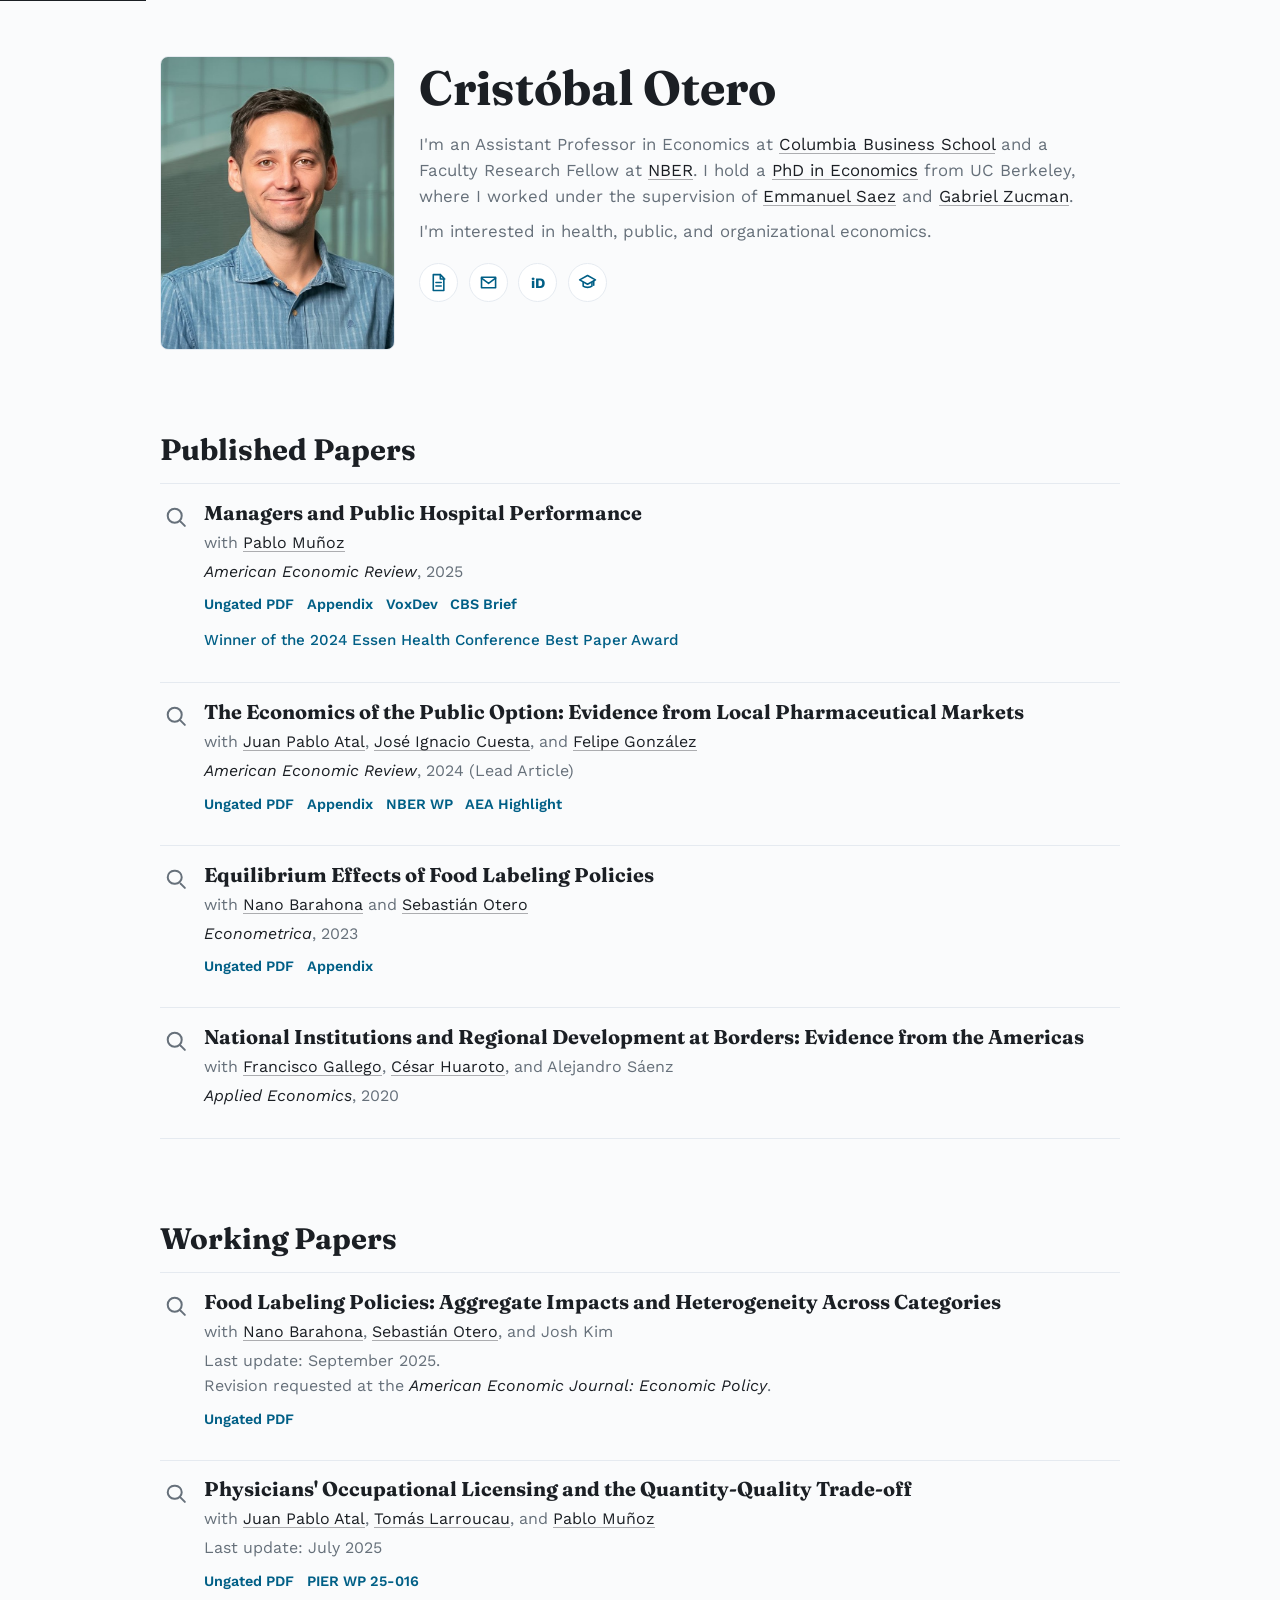
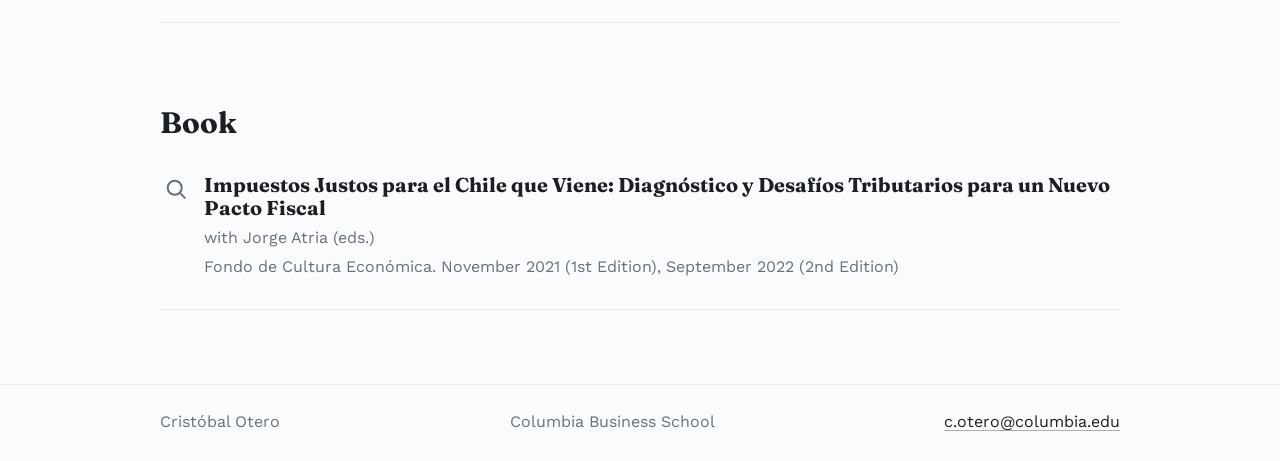
==== commit b34b496d: "Add search indexing metadata" ====
--- a/index.html
+++ b/index.html
@@ -6,8 +6,63 @@
     <title>Cristóbal Otero | Academic Economist</title>
     <meta
       name="description"
-      content="Cristóbal Otero, Assistant Professor in Economics at Columbia Business School."
+      content="Cristóbal Otero (Cristobal Otero), Assistant Professor in Economics at Columbia Business School and Faculty Research Fellow at NBER."
     />
+    <meta name="robots" content="index, follow" />
+    <link rel="canonical" href="https://www.cristobalotero.com/" />
+    <meta property="og:type" content="profile" />
+    <meta property="og:title" content="Cristóbal Otero | Academic Economist" />
+    <meta
+      property="og:description"
+      content="Assistant Professor in Economics at Columbia Business School and Faculty Research Fellow at NBER."
+    />
+    <meta property="og:url" content="https://www.cristobalotero.com/" />
+    <meta property="og:image" content="https://www.cristobalotero.com/assets/portrait.jpg" />
+    <meta name="twitter:card" content="summary" />
+    <script type="application/ld+json">
+      {
+        "@context": "https://schema.org",
+        "@type": "Person",
+        "name": "Cristóbal Otero",
+        "alternateName": [
+          "Cristobal Otero",
+          "Cristóbal Otero Ruiz-Tagle",
+          "Cristobal Otero Ruiz-Tagle"
+        ],
+        "url": "https://www.cristobalotero.com/",
+        "image": "https://www.cristobalotero.com/assets/portrait.jpg",
+        "jobTitle": "Assistant Professor in Economics",
+        "email": "mailto:c.otero@columbia.edu",
+        "affiliation": [
+          {
+            "@type": "CollegeOrUniversity",
+            "name": "Columbia Business School",
+            "url": "https://business.columbia.edu/"
+          },
+          {
+            "@type": "Organization",
+            "name": "National Bureau of Economic Research",
+            "url": "https://www.nber.org/"
+          }
+        ],
+        "alumniOf": {
+          "@type": "CollegeOrUniversity",
+          "name": "University of California, Berkeley",
+          "url": "https://www.berkeley.edu/"
+        },
+        "knowsAbout": [
+          "Health economics",
+          "Public economics",
+          "Organizational economics"
+        ],
+        "sameAs": [
+          "https://business.columbia.edu/faculty/people/cristobal-otero-ruiz-tagle",
+          "https://www.nber.org/people/cristobal_otero",
+          "https://orcid.org/0000-0002-3165-5785",
+          "https://scholar.google.com/citations?user=jLrjt3YAAAAJ&hl=en"
+        ]
+      }
+    </script>
     <link rel="preconnect" href="https://fonts.googleapis.com" />
     <link rel="preconnect" href="https://fonts.gstatic.com" crossorigin />
     <link
--- a/styles.css
+++ b/styles.css
@@ -51,8 +51,14 @@
 
 a {
   color: var(--ink);
-  text-decoration-thickness: 1px;
-  text-underline-offset: 3px;
+  text-decoration-color: rgba(27, 31, 36, 0.35);
+  text-decoration-thickness: 0.06em;
+  text-underline-offset: 0.18em;
+}
+
+a:hover,
+a:focus-visible {
+  text-decoration-color: currentColor;
 }
 
 p {
@@ -178,6 +184,11 @@
   font-size: 1.05rem;
   margin-top: 1rem;
   max-width: 68ch;
+}
+
+.lead a {
+  color: var(--ink);
+  text-decoration-color: rgba(27, 31, 36, 0.35);
 }
 
 .compact-lead {
@@ -343,16 +354,24 @@
 .paper-links a {
   color: var(--accent);
   font-weight: 600;
+  text-decoration: none;
+}
+
+.paper-links a:hover,
+.paper-links a:focus-visible {
+  text-decoration: underline;
+  text-decoration-color: rgba(0, 95, 134, 0.45);
 }
 
 .paper-award {
   color: var(--accent);
-  font-style: italic;
-  margin-top: 1.05rem;
+  font-size: 0.95rem;
+  font-style: normal;
+  margin-top: 0.85rem;
 }
 
 .paper-award a {
-  color: var(--accent);
+  color: inherit;
   font-weight: 500;
   text-decoration: none;
 }
@@ -380,6 +399,26 @@
   font-family: "Fraunces", Georgia, serif;
   font-size: 1.25rem;
   margin-bottom: 0.45rem;
+}
+
+.paper-main h3 a {
+  color: var(--ink);
+  text-decoration: none;
+}
+
+.paper-main h3 a:hover,
+.paper-main h3 a:focus-visible {
+  text-decoration: underline;
+  text-decoration-color: rgba(0, 95, 134, 0.35);
+}
+
+.paper-main p:not(.paper-award) {
+  color: var(--ink-muted);
+}
+
+.paper-main p:not(.paper-award) a,
+.paper-main p:not(.paper-award) em {
+  color: var(--ink);
 }
 
 .paper-main p + p {
@@ -469,6 +508,12 @@
 .details-body a {
   color: var(--accent);
   font-weight: 400;
+  text-decoration-color: rgba(0, 95, 134, 0.35);
+}
+
+.details-body a:hover,
+.details-body a:focus-visible {
+  text-decoration-color: currentColor;
 }
 
 .details-body strong {
@@ -577,8 +622,14 @@
 
 .site-footer {
   border-top: 1px solid var(--line);
+  color: var(--ink-muted);
   margin-top: 2rem;
   padding: 1.6rem 0;
+}
+
+.site-footer a {
+  color: var(--ink);
+  text-decoration-color: rgba(27, 31, 36, 0.35);
 }
 
 .footer-grid {
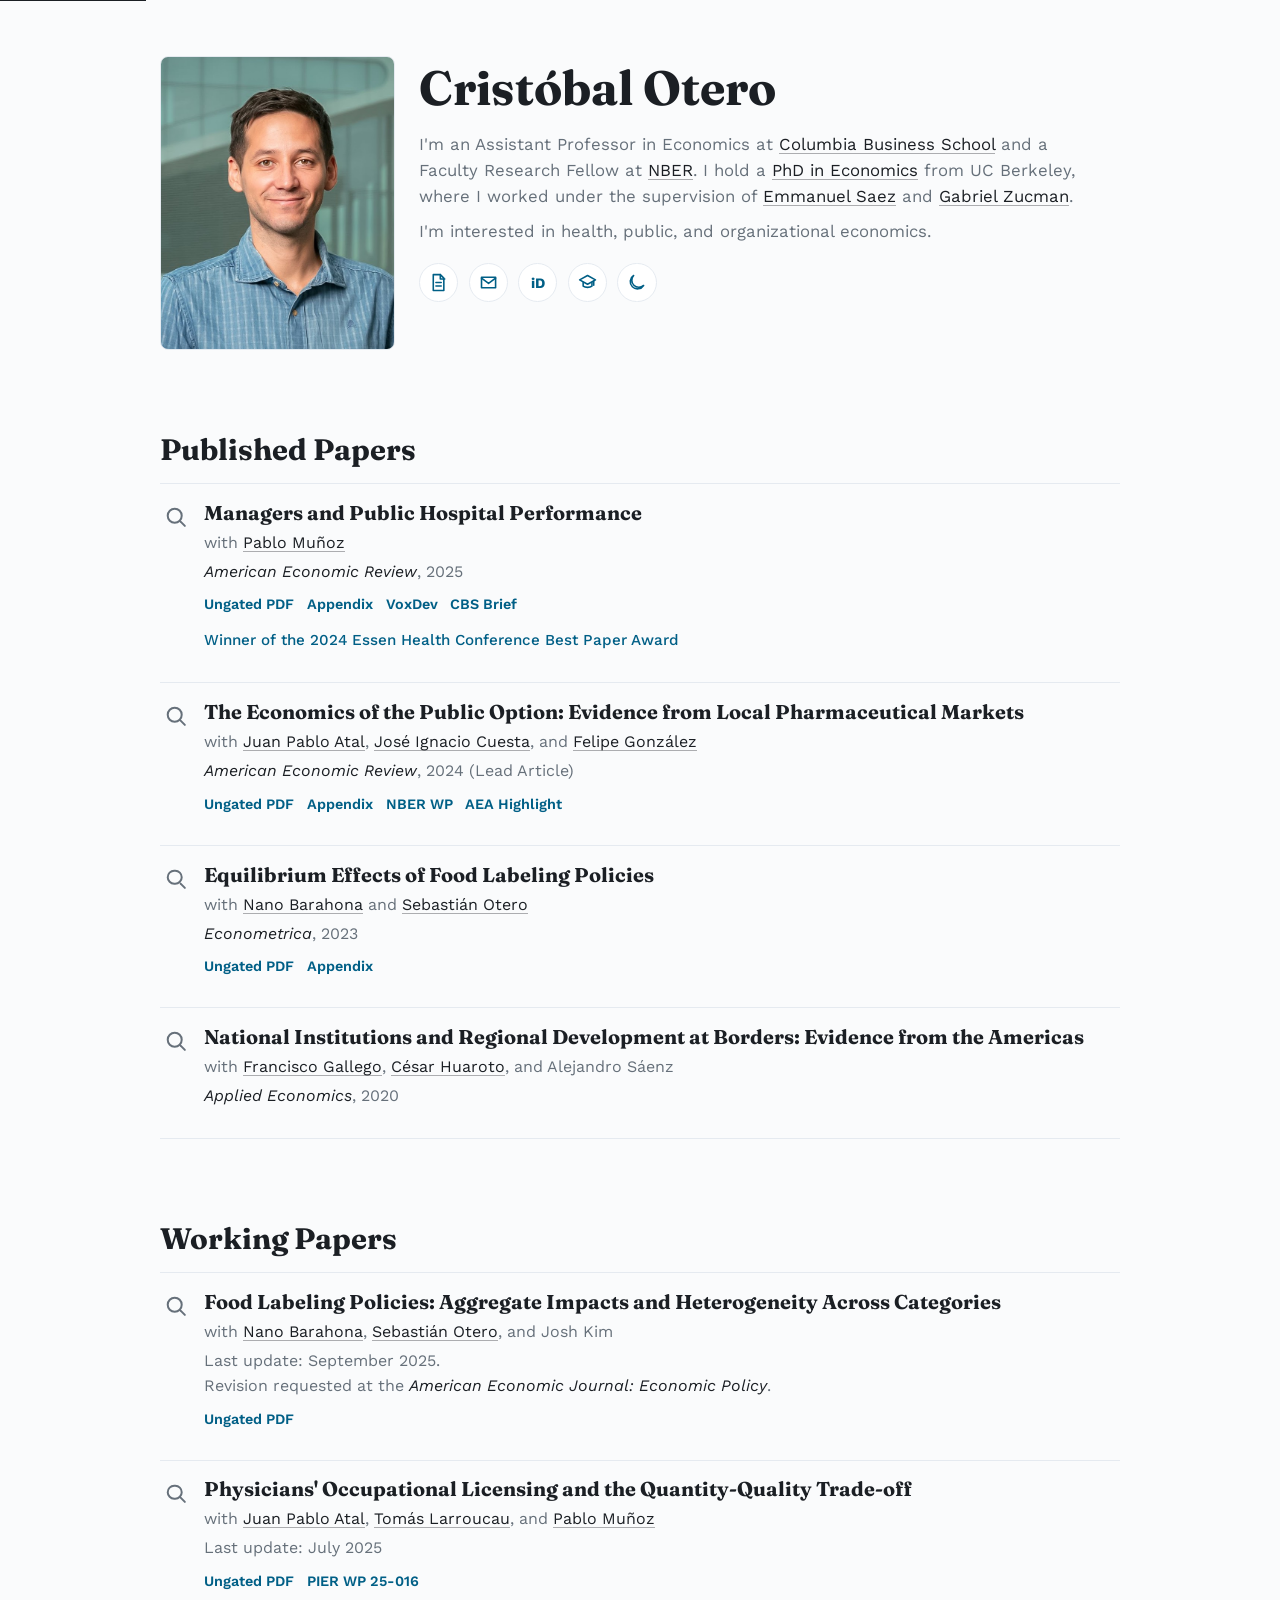
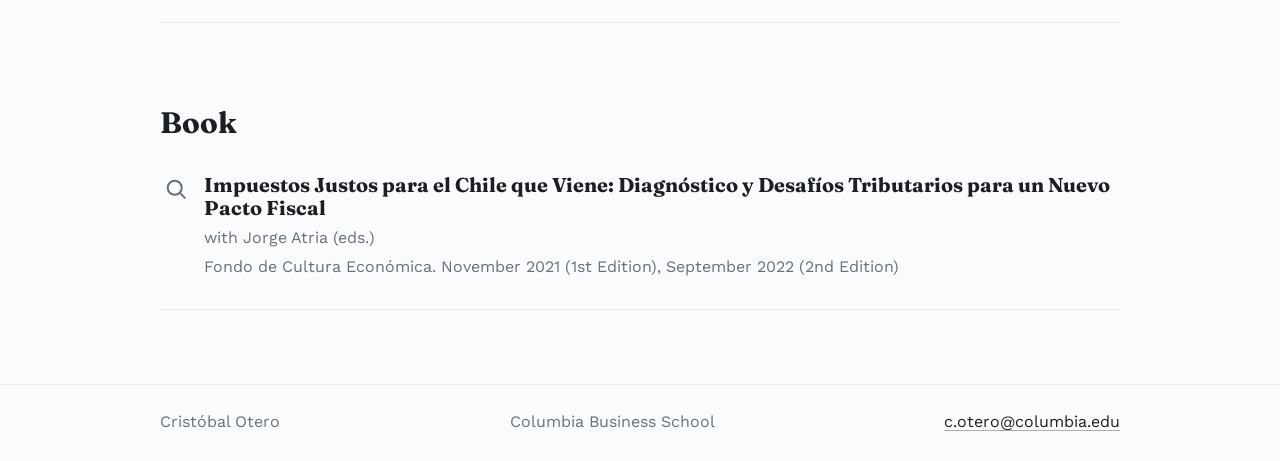
==== commit 324eab19: "Add manual theme toggle" ====
--- a/index.html
+++ b/index.html
@@ -3,7 +3,8 @@
   <head>
     <meta charset="UTF-8" />
     <meta name="viewport" content="width=device-width, initial-scale=1.0" />
-    <title>Cristóbal Otero | Academic Economist</title>
+    <meta name="color-scheme" content="light dark" />
+    <title>Cristóbal Otero | Columbia Business School</title>
     <meta
       name="description"
       content="Cristóbal Otero (Cristobal Otero), Assistant Professor in Economics at Columbia Business School and Faculty Research Fellow at NBER."
@@ -11,7 +12,7 @@
     <meta name="robots" content="index, follow" />
     <link rel="canonical" href="https://www.cristobalotero.com/" />
     <meta property="og:type" content="profile" />
-    <meta property="og:title" content="Cristóbal Otero | Academic Economist" />
+    <meta property="og:title" content="Cristóbal Otero | Columbia Business School" />
     <meta
       property="og:description"
       content="Assistant Professor in Economics at Columbia Business School and Faculty Research Fellow at NBER."
@@ -69,9 +70,22 @@
       href="https://fonts.googleapis.com/css2?family=Fraunces:opsz,wght@9..144,500;9..144,700&family=Work+Sans:wght@400;500;600;700&display=swap"
       rel="stylesheet"
     />
-    <script>document.documentElement.classList.add("js");</script>
-    <link rel="stylesheet" href="styles.css" />
-    <script defer src="script.js"></script>
+    <script>
+      (function () {
+        const root = document.documentElement;
+        root.classList.add("js");
+        try {
+          const theme = localStorage.getItem("theme");
+          if (theme === "light" || theme === "dark") {
+            root.dataset.theme = theme;
+          }
+        } catch (error) {
+          root.removeAttribute("data-theme");
+        }
+      })();
+    </script>
+    <link rel="stylesheet" href="styles.css?v=20260629" />
+    <script defer src="script.js?v=20260629"></script>
   </head>
   <body class="page-home">
     <a class="skip-link" href="#main-content">Skip to content</a>
@@ -125,6 +139,22 @@
                   <path d="M19 10v5"></path>
                 </svg>
               </a>
+              <button class="theme-toggle" type="button" data-theme-toggle aria-label="Switch to dark mode" aria-pressed="false" title="Switch to dark mode">
+                <svg class="theme-icon theme-icon-moon" aria-hidden="true" viewBox="0 0 24 24">
+                  <path d="M20 15.3A8 8 0 0 1 8.7 4 8.2 8.2 0 1 0 20 15.3z"></path>
+                </svg>
+                <svg class="theme-icon theme-icon-sun" aria-hidden="true" viewBox="0 0 24 24">
+                  <circle cx="12" cy="12" r="4"></circle>
+                  <path d="M12 2v2"></path>
+                  <path d="M12 20v2"></path>
+                  <path d="m4.9 4.9 1.4 1.4"></path>
+                  <path d="m17.7 17.7 1.4 1.4"></path>
+                  <path d="M2 12h2"></path>
+                  <path d="M20 12h2"></path>
+                  <path d="m4.9 19.1 1.4-1.4"></path>
+                  <path d="m17.7 6.3 1.4-1.4"></path>
+                </svg>
+              </button>
             </div>
           </div>
         </div>
@@ -172,6 +202,10 @@
                     <a href="https://nadaesgratis.es/admin/altos-cargos-de-la-administracion-publica-eleccion-discrecional-o-seleccion-competitiva">Nada es Gratis 2</a>,
                     <a href="https://politicaspublicas.uc.cl/evento/seminario-salud-publica-propuestas-de-mejoras-en-la-administracion-hospitalaria/">Centro UC Políticas Públicas</a>,
                     <a href="https://www.youtube.com/watch?v=bwYG7Nm7WeY">video</a>.
+                  </p>
+                  <p>
+                    <strong>Podcast.</strong>
+                    <a href="https://www.thevisiblehand.uk/episodes/episode-107">The Visible Hand</a>.
                   </p>
                 </div>
               </details>
--- a/styles.css
+++ b/styles.css
@@ -8,9 +8,54 @@
   --line: #e5eaf0;
   --accent: #005f86;
   --accent-soft: #e6f3fa;
+  --accent-underline: rgba(0, 95, 134, 0.35);
+  --accent-underline-strong: rgba(0, 95, 134, 0.45);
   --brand: #009bdb;
+  --ink-underline: rgba(27, 31, 36, 0.35);
+  --on-ink: #fff;
   --radius: 12px;
   --shadow: 0 6px 18px rgba(24, 35, 46, 0.06);
+  color-scheme: light;
+}
+
+:root[data-theme="dark"] {
+  --bg: #0d1319;
+  --bg-soft: #17212a;
+  --surface: #121a22;
+  --surface-strong: #151f28;
+  --ink: #f1f5f8;
+  --ink-muted: #b0bcc8;
+  --line: #293642;
+  --accent: #78cdec;
+  --accent-soft: rgba(120, 205, 236, 0.14);
+  --accent-underline: rgba(120, 205, 236, 0.45);
+  --accent-underline-strong: rgba(120, 205, 236, 0.6);
+  --brand: #98dff6;
+  --ink-underline: rgba(241, 245, 248, 0.38);
+  --on-ink: #0d1319;
+  --shadow: 0 10px 28px rgba(0, 0, 0, 0.28);
+  color-scheme: dark;
+}
+
+@media (prefers-color-scheme: dark) {
+  :root:not([data-theme="light"]) {
+    --bg: #0d1319;
+    --bg-soft: #17212a;
+    --surface: #121a22;
+    --surface-strong: #151f28;
+    --ink: #f1f5f8;
+    --ink-muted: #b0bcc8;
+    --line: #293642;
+    --accent: #78cdec;
+    --accent-soft: rgba(120, 205, 236, 0.14);
+    --accent-underline: rgba(120, 205, 236, 0.45);
+    --accent-underline-strong: rgba(120, 205, 236, 0.6);
+    --brand: #98dff6;
+    --ink-underline: rgba(241, 245, 248, 0.38);
+    --on-ink: #0d1319;
+    --shadow: 0 10px 28px rgba(0, 0, 0, 0.28);
+    color-scheme: dark;
+  }
 }
 
 * {
@@ -51,7 +96,7 @@
 
 a {
   color: var(--ink);
-  text-decoration-color: rgba(27, 31, 36, 0.35);
+  text-decoration-color: var(--ink-underline);
   text-decoration-thickness: 0.06em;
   text-underline-offset: 0.18em;
 }
@@ -82,7 +127,7 @@
 
 .skip-link {
   background: var(--ink);
-  color: #fff;
+  color: var(--on-ink);
   left: 0;
   padding: 0.5rem 0.75rem;
   position: absolute;
@@ -95,7 +140,7 @@
 
 .site-header {
   backdrop-filter: blur(8px);
-  background: rgba(255, 255, 255, 0.97);
+  background: var(--surface-strong);
   border-bottom: 1px solid var(--line);
   position: sticky;
   top: 0;
@@ -188,7 +233,7 @@
 
 .lead a {
   color: var(--ink);
-  text-decoration-color: rgba(27, 31, 36, 0.35);
+  text-decoration-color: var(--ink-underline);
 }
 
 .compact-lead {
@@ -202,13 +247,15 @@
   margin-top: 1.2rem;
 }
 
-.profile-links a {
+.profile-links a,
+.theme-toggle {
   align-items: center;
-  background: #fff;
+  background: var(--surface-strong);
   border: 1px solid var(--line);
   border-radius: 999px;
   color: var(--accent);
   display: inline-flex;
+  flex: 0 0 auto;
   height: 2.45rem;
   justify-content: center;
   text-decoration: none;
@@ -216,8 +263,16 @@
   width: 2.45rem;
 }
 
+.theme-toggle {
+  cursor: pointer;
+  font: inherit;
+  padding: 0;
+}
+
 .profile-links a:hover,
-.profile-links a:focus-visible {
+.profile-links a:focus-visible,
+.theme-toggle:hover,
+.theme-toggle:focus-visible {
   background: var(--accent-soft);
   border-color: var(--accent-soft);
   color: var(--accent);
@@ -225,7 +280,8 @@
   transform: translateY(-1px);
 }
 
-.profile-links svg {
+.profile-links svg,
+.theme-toggle svg {
   fill: none;
   height: 1.32rem;
   stroke: currentColor;
@@ -235,6 +291,15 @@
   width: 1.32rem;
 }
 
+.theme-icon-sun,
+.theme-toggle.is-dark .theme-icon-moon {
+  display: none;
+}
+
+.theme-toggle.is-dark .theme-icon-sun {
+  display: block;
+}
+
 .orcid-mark {
   color: currentColor;
   font-size: 0.9rem;
@@ -280,7 +345,7 @@
   background: var(--accent);
   border: 1px solid var(--accent);
   border-radius: 999px;
-  color: #fff;
+  color: var(--surface);
   display: inline-flex;
   font-weight: 600;
   padding: 0.62rem 1rem;
@@ -322,7 +387,7 @@
 
 .paper-card,
 .paper-item {
-  background: #fff;
+  background: var(--surface-strong);
   box-shadow: none;
   padding: 1.1rem 1.2rem;
 }
@@ -360,7 +425,7 @@
 .paper-links a:hover,
 .paper-links a:focus-visible {
   text-decoration: underline;
-  text-decoration-color: rgba(0, 95, 134, 0.45);
+  text-decoration-color: var(--accent-underline-strong);
 }
 
 .paper-award {
@@ -379,7 +444,7 @@
 .paper-award a:hover,
 .paper-award a:focus-visible {
   text-decoration: underline;
-  text-decoration-color: rgba(0, 95, 134, 0.35);
+  text-decoration-color: var(--accent-underline);
 }
 
 .paper-list {
@@ -409,7 +474,7 @@
 .paper-main h3 a:hover,
 .paper-main h3 a:focus-visible {
   text-decoration: underline;
-  text-decoration-color: rgba(0, 95, 134, 0.35);
+  text-decoration-color: var(--accent-underline);
 }
 
 .paper-main p:not(.paper-award) {
@@ -494,7 +559,7 @@
 }
 
 .details-body {
-  background: #fff;
+  background: var(--surface);
   border-left: 2px solid var(--accent-soft);
   color: var(--ink-muted);
   margin-top: 0.65rem;
@@ -508,7 +573,7 @@
 .details-body a {
   color: var(--accent);
   font-weight: 400;
-  text-decoration-color: rgba(0, 95, 134, 0.35);
+  text-decoration-color: var(--accent-underline);
 }
 
 .details-body a:hover,
@@ -609,7 +674,7 @@
 }
 
 .quote-card {
-  background: #f9fbfd;
+  background: var(--surface);
   border-left: 3px solid var(--accent-soft);
   border-radius: 8px;
   margin-top: 0.8rem;
@@ -629,7 +694,7 @@
 
 .site-footer a {
   color: var(--ink);
-  text-decoration-color: rgba(27, 31, 36, 0.35);
+  text-decoration-color: var(--ink-underline);
 }
 
 .footer-grid {
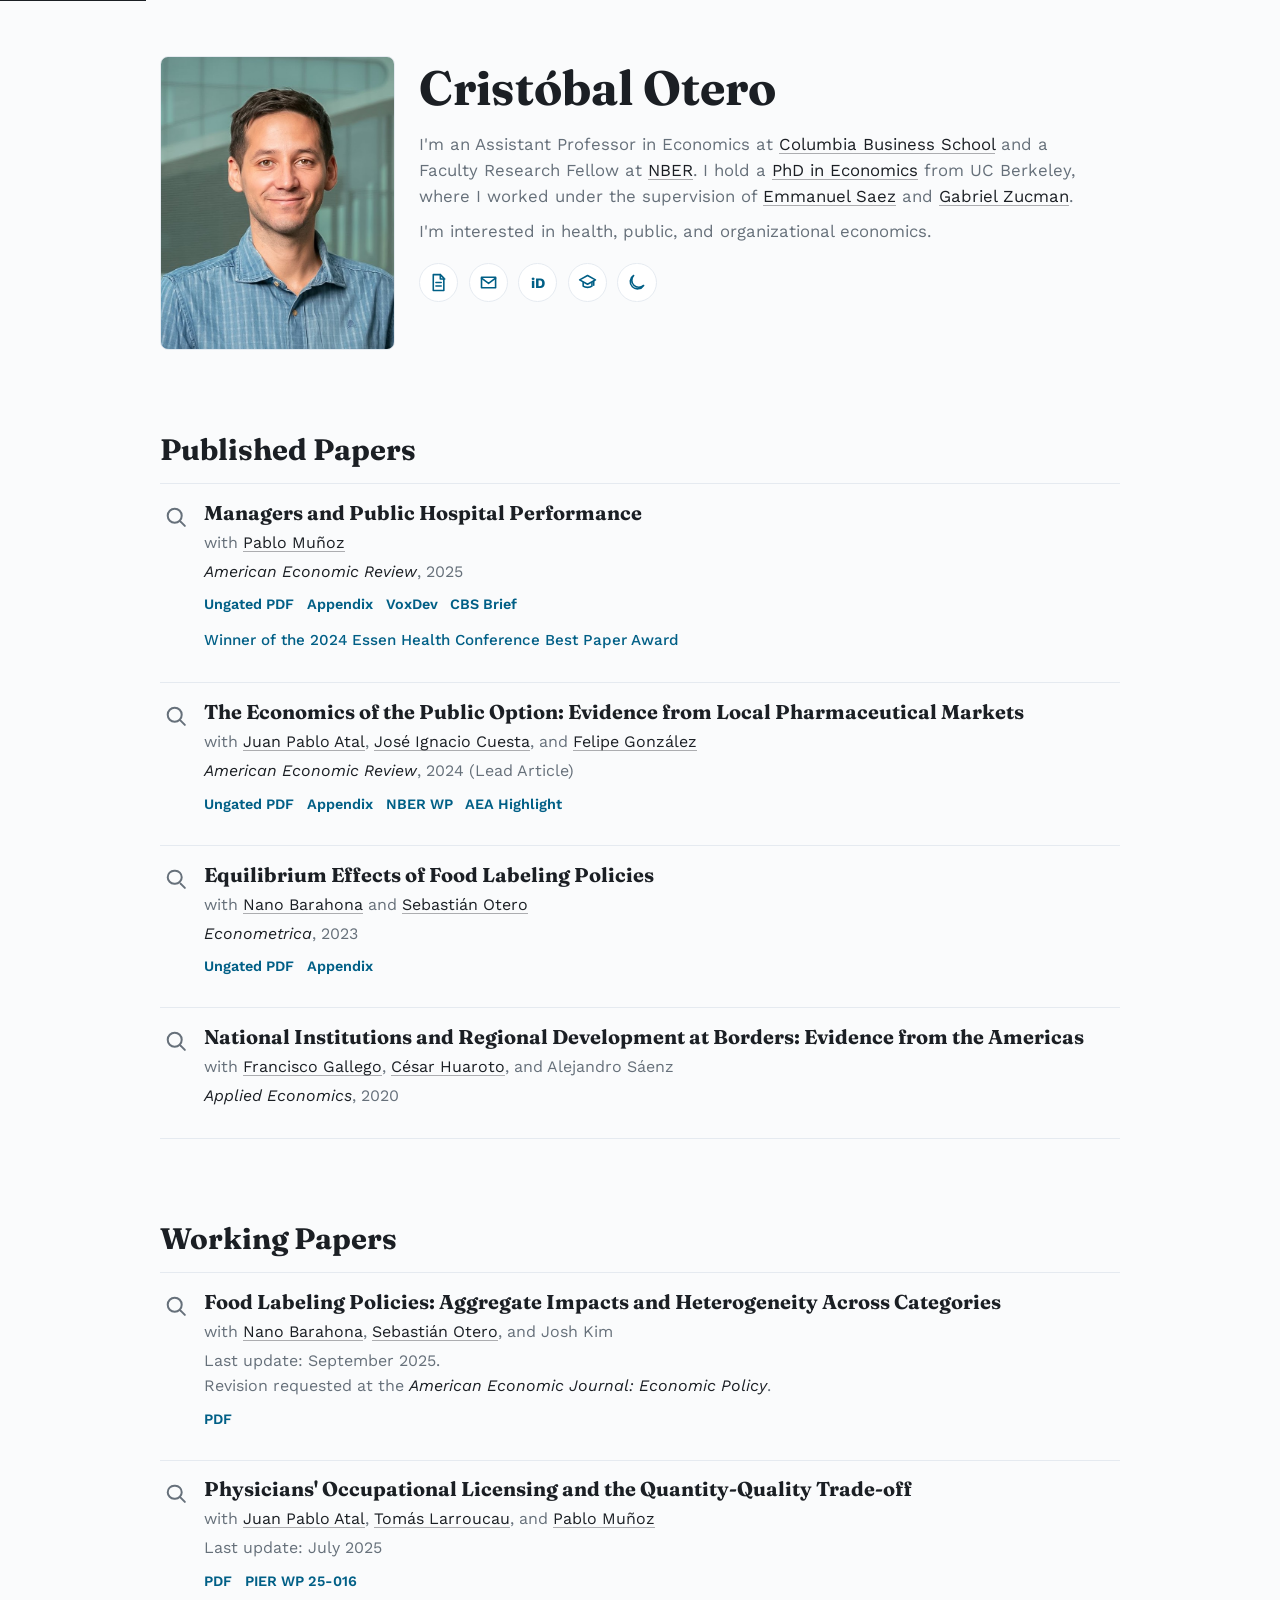
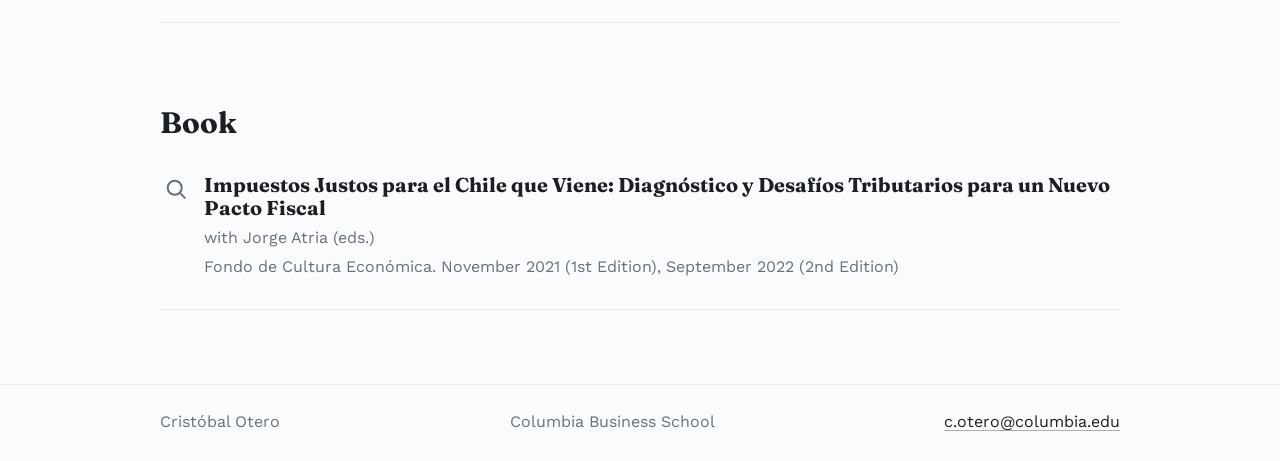
==== commit 53f4d7f5: "Rename working paper PDF links" ====
--- a/index.html
+++ b/index.html
@@ -350,7 +350,7 @@
                   Revision requested at the <em>American Economic Journal: Economic Policy</em>.
                 </p>
                 <div class="paper-links">
-                  <a href="https://cristobalotero.github.io/files/foodlabels_policy.pdf">Ungated PDF</a>
+                  <a href="https://cristobalotero.github.io/files/foodlabels_policy.pdf">PDF</a>
                 </div>
               </div>
               <details class="paper-details">
@@ -384,7 +384,7 @@
                 </p>
                 <p>Last update: July 2025</p>
                 <div class="paper-links">
-                  <a href="https://cristobalotero.github.io/files/physicians.pdf">Ungated PDF</a>
+                  <a href="https://cristobalotero.github.io/files/physicians.pdf">PDF</a>
                   <a href="https://economics.sas.upenn.edu/pier/working-paper/2025/physicians-occupational-licensing-and-quantity-quality-trade">PIER WP 25-016</a>
                 </div>
               </div>
